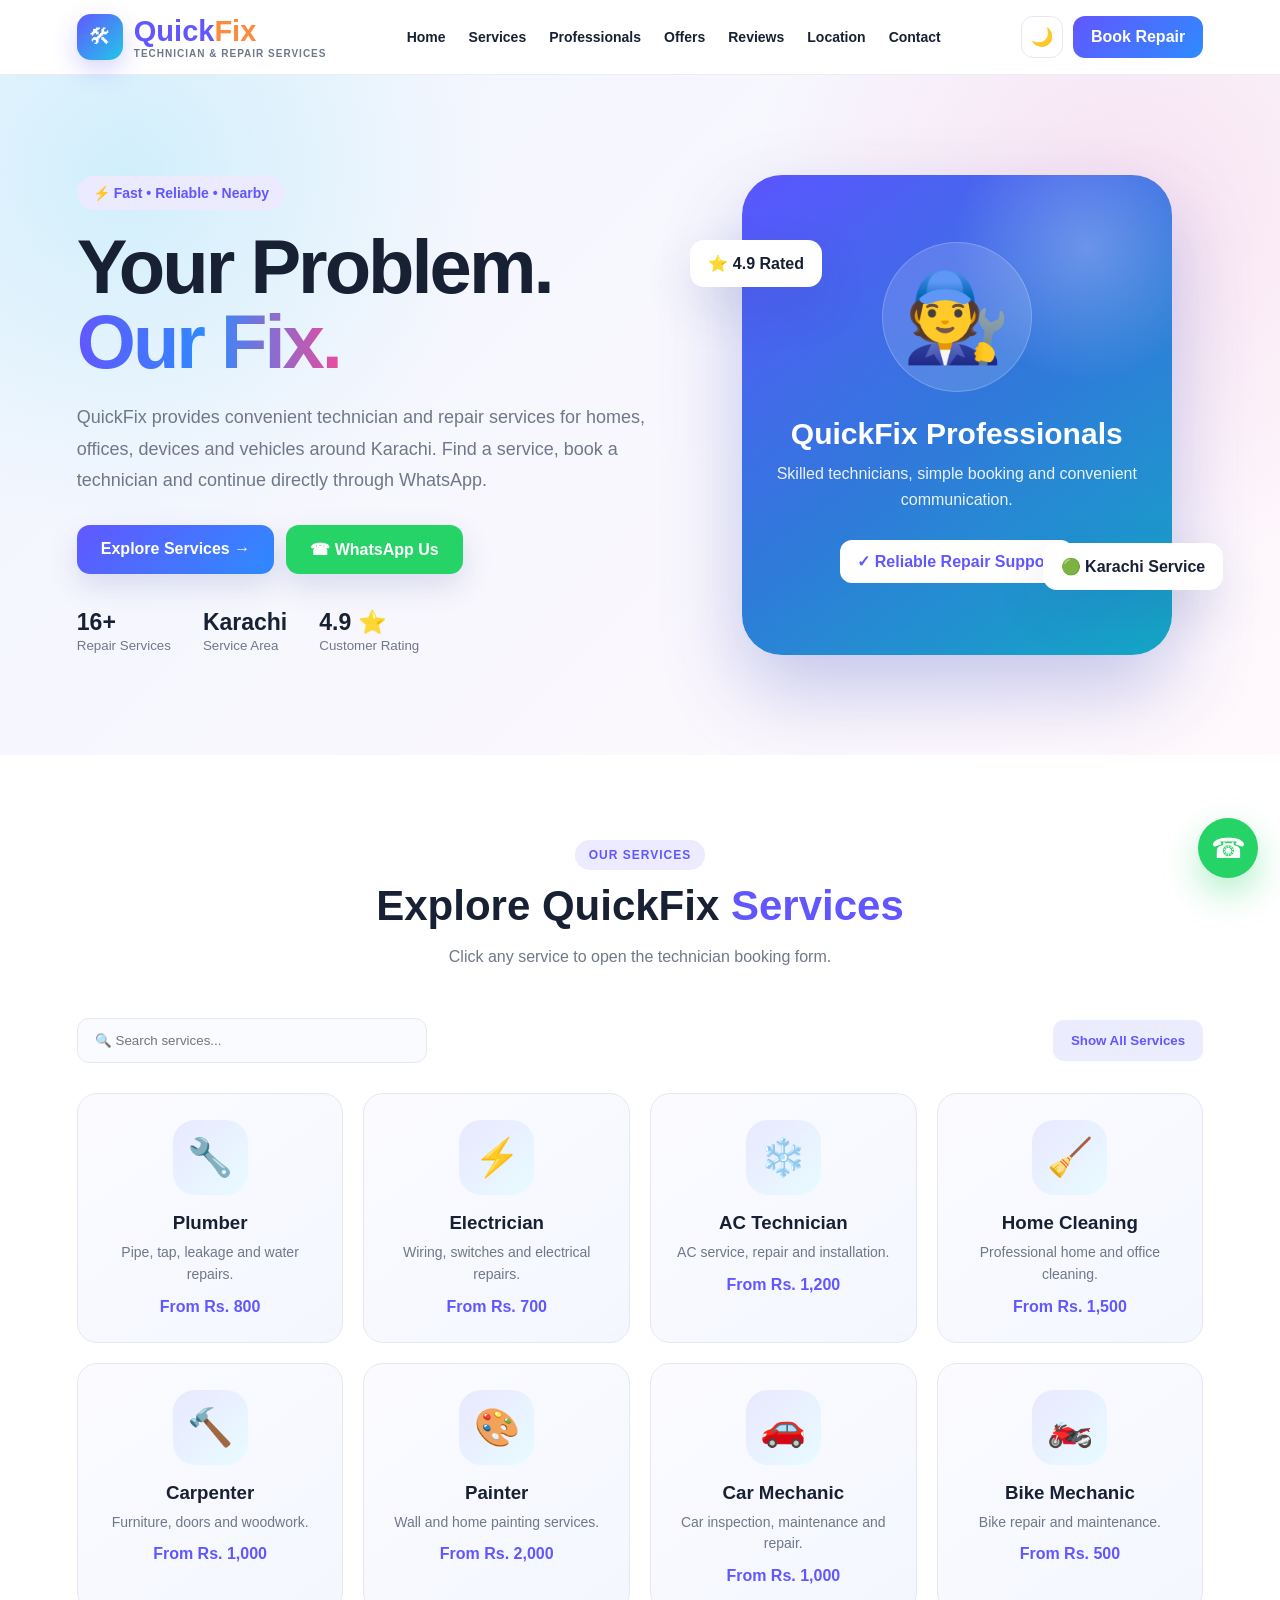
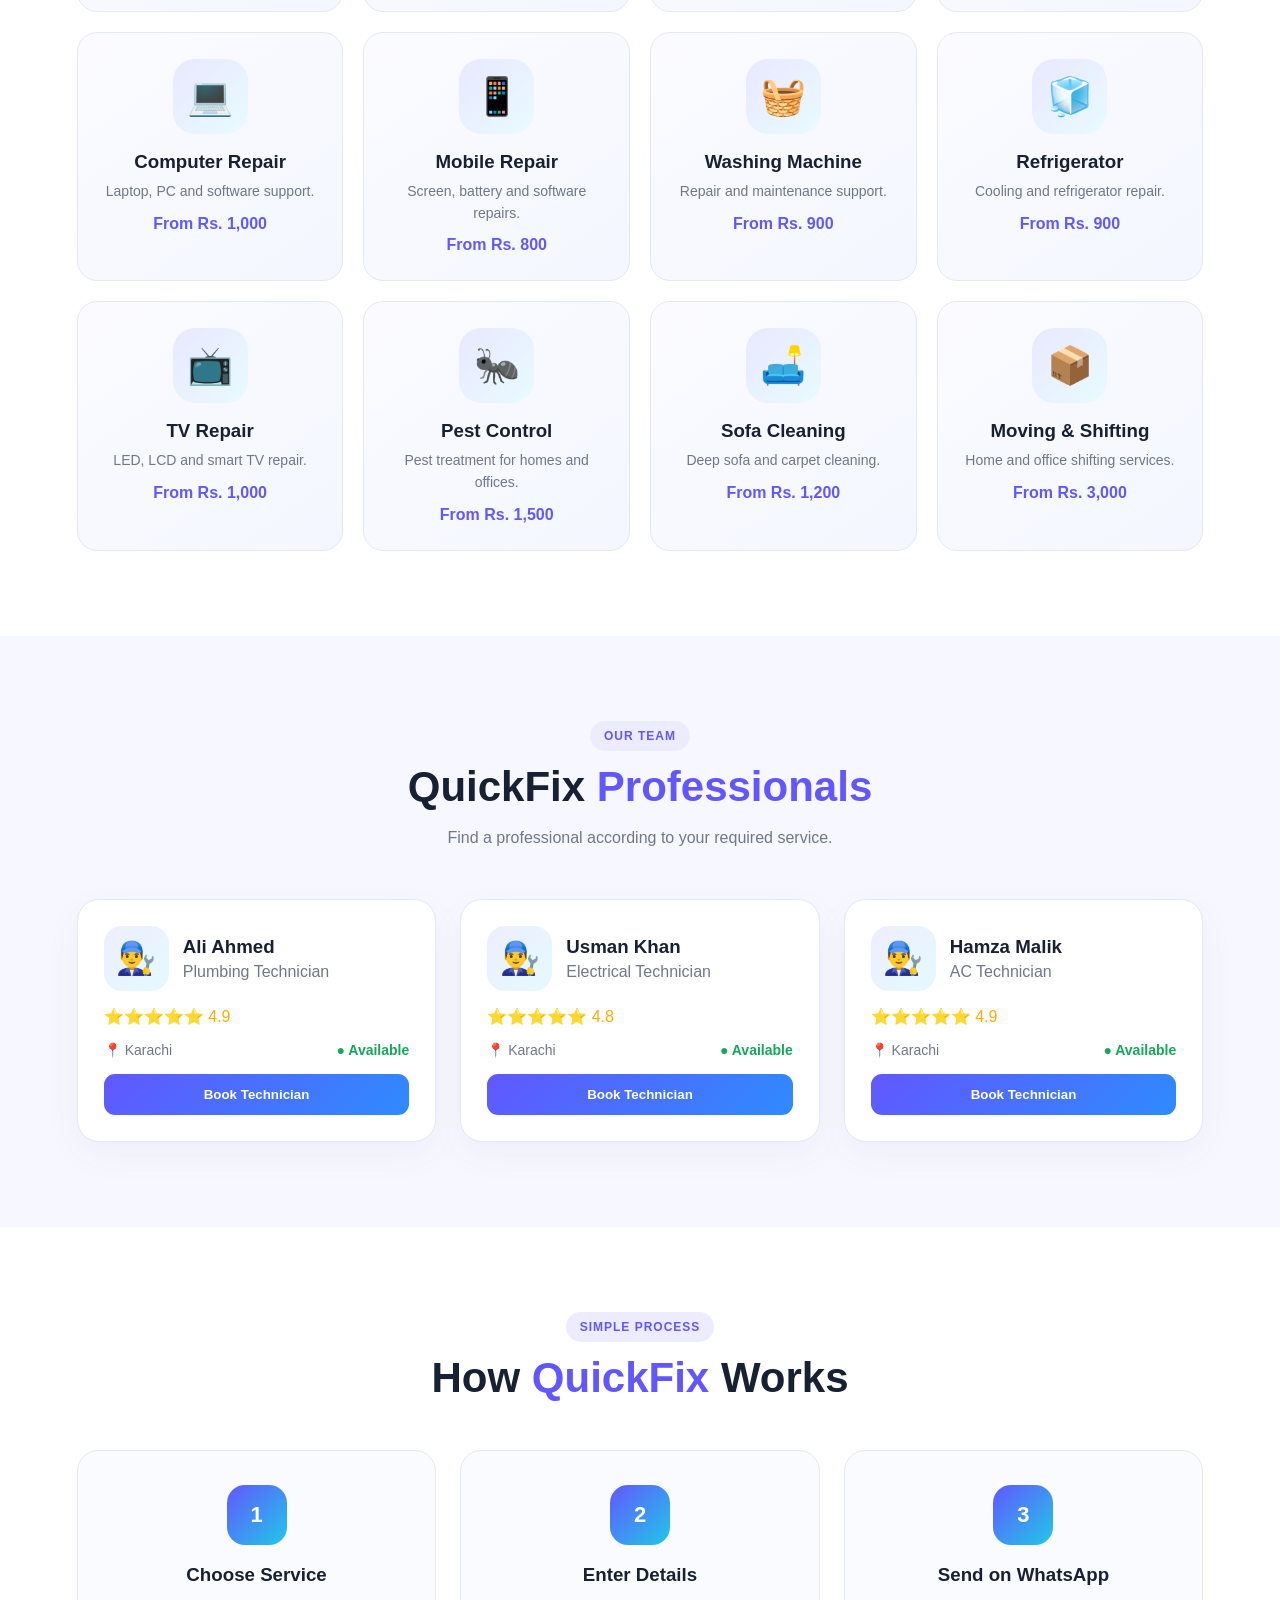
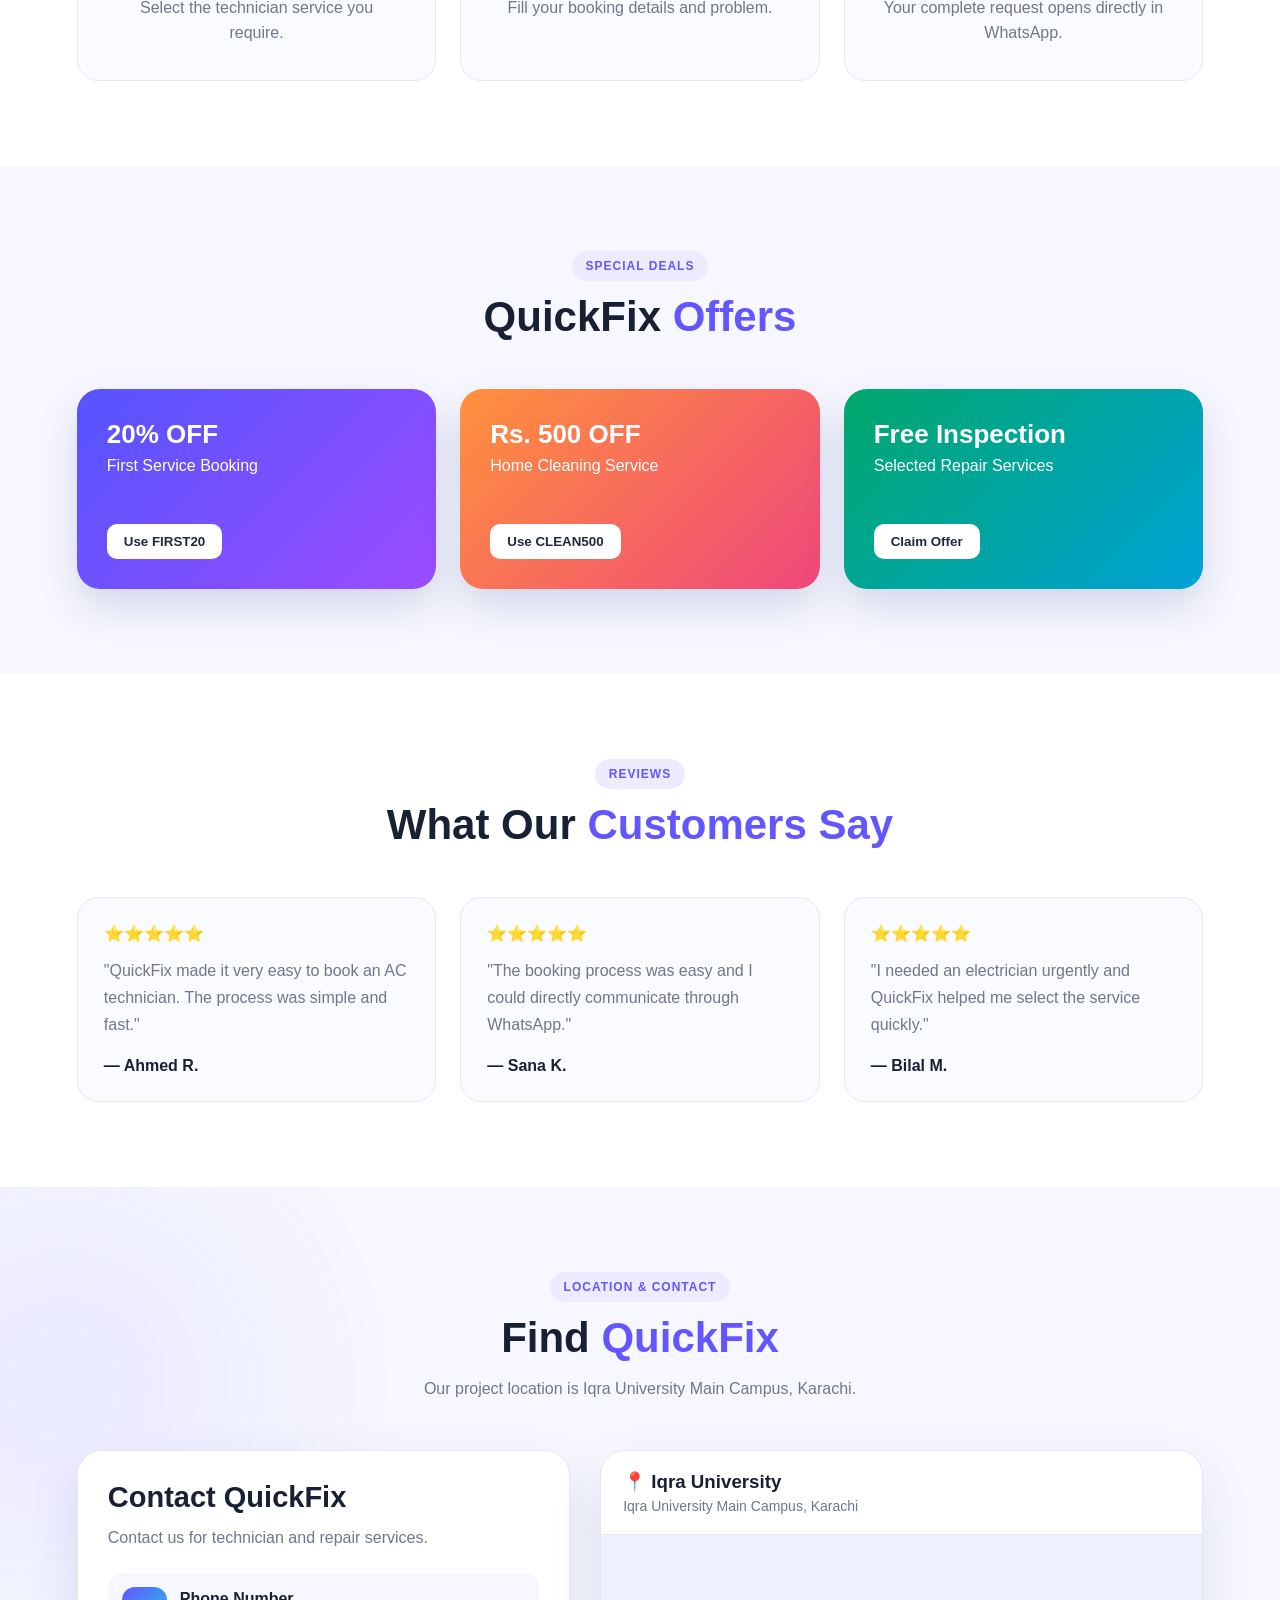
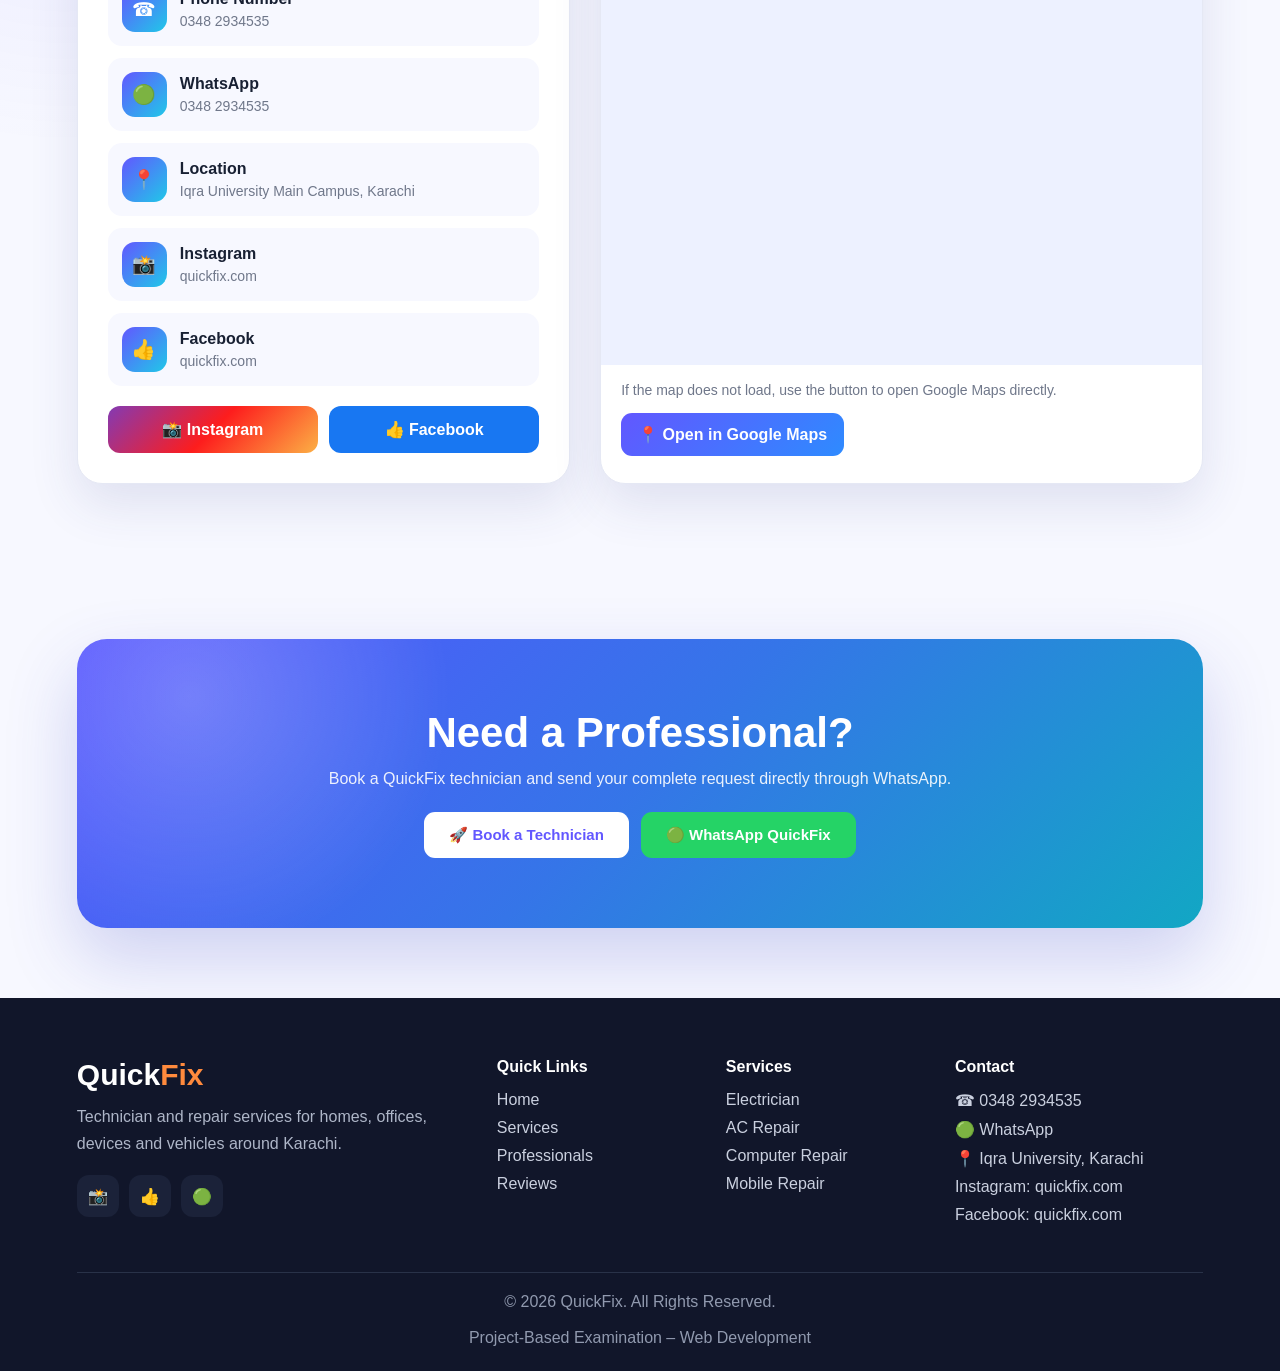
==== index.html @ 5e55b8b9 "Add files via upload" ====
<!DOCTYPE html>
<html lang="en">

<head>
<meta charset="UTF-8">

<meta name="viewport"
content="width=device-width, initial-scale=1.0">

<meta name="description"
content="QuickFix professional technician and repair services near Iqra University Karachi.">

<title>QuickFix - Your Problem. Our Fix.</title>

<style>

/* =========================
   GLOBAL
========================= */

*{
    margin:0;
    padding:0;
    box-sizing:border-box;
}

:root{
    --primary:#6257ff;
    --primary-dark:#4438e5;
    --blue:#2e8bff;
    --cyan:#20c8e8;
    --orange:#ff8a3d;
    --pink:#e94c9d;
    --green:#25d366;
    --dark:#11162a;
    --text:#182033;
    --muted:#6f778a;
    --light:#f6f7ff;
    --white:#ffffff;
    --border:#e5e8f4;
    --shadow:0 20px 50px rgba(47,55,130,.12);
}

html{
    scroll-behavior:smooth;
}

body{
    font-family:Arial, Helvetica, sans-serif;
    background:#f7f8ff;
    color:var(--text);
    overflow-x:hidden;
    transition:.3s;
}

section{
    padding:85px 6%;
}

a{
    transition:.25s;
}

button{
    font-family:inherit;
}

/* =========================
   NAVBAR
========================= */

nav{
    position:sticky;
    top:0;
    z-index:1000;
    width:100%;
    padding:14px 6%;
    display:flex;
    align-items:center;
    justify-content:space-between;
    gap:20px;

    background:rgba(255,255,255,.92);
    backdrop-filter:blur(18px);
    border-bottom:1px solid rgba(70,80,120,.10);
}

.logo-wrap{
    display:flex;
    align-items:center;
    gap:11px;
}

.logo-icon{
    width:46px;
    height:46px;
    border-radius:14px;

    display:flex;
    align-items:center;
    justify-content:center;

    background:linear-gradient(
        135deg,
        var(--primary),
        var(--cyan)
    );

    color:white;
    font-size:22px;

    box-shadow:
    0 10px 25px rgba(98,87,255,.25);
}

.logo{
    font-size:29px;
    font-weight:900;
    color:var(--primary);
}

.logo span{
    color:var(--orange);
}

.logo-wrap small{
    display:block;
    font-size:10px;
    color:var(--muted);
    letter-spacing:1px;
    font-weight:bold;
}

.nav-links{
    display:flex;
    align-items:center;
    gap:23px;
    list-style:none;
}

.nav-links a{
    text-decoration:none;
    color:var(--text);
    font-weight:bold;
    font-size:14px;
    position:relative;
}

.nav-links a::after{
    content:"";
    position:absolute;
    left:0;
    bottom:-7px;
    width:0;
    height:2px;

    background:linear-gradient(
        90deg,
        var(--primary),
        var(--orange)
    );

    transition:.25s;
}

.nav-links a:hover{
    color:var(--primary);
}

.nav-links a:hover::after{
    width:100%;
}

.nav-actions{
    display:flex;
    align-items:center;
    gap:10px;
}

.theme-btn,
.menu-btn{
    width:42px;
    height:42px;

    border:1px solid var(--border);
    background:white;

    border-radius:12px;
    cursor:pointer;

    font-size:18px;
}

.menu-btn{
    display:none;
}

.nav-btn{
    text-decoration:none;
    background:linear-gradient(
        135deg,
        var(--primary),
        var(--blue)
    );

    color:white;
    padding:12px 18px;
    border-radius:12px;
    font-weight:bold;
}

/* =========================
   HERO
========================= */

.hero{
    min-height:680px;

    display:grid;
    grid-template-columns:1.08fr .92fr;

    align-items:center;
    gap:55px;

    position:relative;
    overflow:hidden;

    background:
    radial-gradient(
        circle at 10% 15%,
        rgba(32,200,232,.16),
        transparent 28%
    ),
    radial-gradient(
        circle at 88% 20%,
        rgba(233,76,157,.12),
        transparent 30%
    ),
    linear-gradient(
        135deg,
        #f1f6ff,
        #fff8fc
    );
}

.hero-content{
    position:relative;
    z-index:2;
}

.badge{
    display:inline-block;

    padding:9px 16px;

    border-radius:30px;

    background:#ebeaff;
    color:var(--primary);

    font-size:14px;
    font-weight:bold;

    margin-bottom:20px;
}

.hero h1{
    font-size:clamp(52px,6vw,76px);
    line-height:.98;
    letter-spacing:-3px;
    margin-bottom:23px;
}

.hero h1 span{
    background:linear-gradient(
        90deg,
        var(--primary),
        var(--blue),
        var(--pink)
    );

    background-clip:text;
    -webkit-background-clip:text;

    color:transparent;
}

.hero-content > p{
    max-width:650px;

    color:var(--muted);

    font-size:18px;
    line-height:1.75;

    margin-bottom:28px;
}

.hero-buttons{
    display:flex;
    flex-wrap:wrap;
    gap:12px;
}

.primary-btn,
.whatsapp-btn{
    text-decoration:none;
    color:white;

    padding:15px 24px;
    border-radius:13px;

    font-weight:bold;

    display:inline-block;

    box-shadow:
    0 12px 30px rgba(50,60,150,.15);
}

.primary-btn{
    background:linear-gradient(
        135deg,
        var(--primary),
        var(--blue)
    );
}

.whatsapp-btn{
    background:#25d366;
}

.primary-btn:hover,
.whatsapp-btn:hover{
    transform:translateY(-3px);
}

.hero-stats{
    display:flex;
    flex-wrap:wrap;
    gap:32px;

    margin-top:35px;
}

.stat strong{
    display:block;
    font-size:23px;
}

.stat small{
    color:var(--muted);
}

/* HERO CARD */

.hero-visual{
    display:flex;
    justify-content:center;

    position:relative;
}

.hero-card{
    width:min(430px,100%);
    min-height:480px;

    padding:42px 30px;

    border-radius:40px;

    text-align:center;
    color:white;

    position:relative;
    overflow:hidden;

    background:
    radial-gradient(
        circle at 80% 15%,
        rgba(255,255,255,.25),
        transparent 25%
    ),
    linear-gradient(
        145deg,
        #5b55ff,
        #3178db,
        #13a7c5
    );

    box-shadow:
    0 35px 80px rgba(55,70,190,.28);

    transition:transform .15s;
}

.worker{
    width:150px;
    height:150px;

    margin:25px auto;

    border-radius:50%;

    display:flex;
    align-items:center;
    justify-content:center;

    background:rgba(255,255,255,.14);

    border:1px solid rgba(255,255,255,.20);

    font-size:87px;
}

.hero-card h2{
    font-size:30px;
}

.hero-card p{
    margin-top:10px;
    opacity:.9;
    line-height:1.6;
}

.verified{
    width:max-content;
    max-width:100%;

    margin:28px auto 0;

    padding:12px 17px;

    background:white;

    color:var(--primary);

    border-radius:12px;

    font-weight:bold;
}

.floating-card{
    position:absolute;

    background:white;

    padding:14px 18px;

    border-radius:14px;

    box-shadow:var(--shadow);

    font-weight:bold;
}

.float-one{
    left:-20px;
    top:65px;
}

.float-two{
    right:-20px;
    bottom:65px;
}

/* =========================
   SECTION TITLES
========================= */

.section-title{
    max-width:760px;
    margin:0 auto 48px;
    text-align:center;
}

.section-tag{
    display:inline-block;

    padding:8px 14px;

    border-radius:30px;

    background:#ecebff;

    color:var(--primary);

    font-size:12px;
    font-weight:900;
    letter-spacing:1px;

    margin-bottom:12px;
}

.section-title h2{
    font-size:42px;
    margin-bottom:13px;
}

.section-title h2 span{
    color:var(--primary);
}

.section-title p{
    color:var(--muted);
    line-height:1.7;
}

/* =========================
   SERVICES
========================= */

.services{
    background:white;
}

.service-tools{
    display:flex;
    justify-content:space-between;
    align-items:center;
    gap:15px;

    margin-bottom:30px;
}

.service-search{
    width:350px;

    padding:14px 17px;

    border:1px solid var(--border);

    border-radius:12px;

    background:#fafbff;

    outline:none;
}

.filter-btn{
    padding:13px 18px;

    border:0;

    border-radius:11px;

    background:#ececff;

    color:var(--primary);

    font-weight:bold;

    cursor:pointer;
}

.service-grid{
    display:grid;

    grid-template-columns:
    repeat(4,1fr);

    gap:20px;
}

.service-card{
    padding:26px 19px;

    text-align:center;

    background:linear-gradient(
        145deg,
        #fbfbff,
        #f4f7ff
    );

    border:1px solid var(--border);

    border-radius:20px;

    cursor:pointer;

    transition:.3s;
}

.service-card:hover{
    transform:translateY(-8px);

    background:white;

    border-color:#cbcfff;

    box-shadow:var(--shadow);
}

.service-icon{
    width:75px;
    height:75px;

    margin:0 auto 17px;

    display:flex;
    align-items:center;
    justify-content:center;

    border-radius:22px;

    background:linear-gradient(
        135deg,
        #e9e8ff,
        #e8fbff
    );

    font-size:37px;
}

.service-card p{
    margin-top:8px;

    color:var(--muted);

    font-size:14px;

    line-height:1.55;
}

.price{
    color:var(--primary);

    font-weight:bold;

    margin-top:12px;
}

/* =========================
   PROFESSIONALS
========================= */

.professionals{
    background:#f7f8ff;
}

.pro-grid{
    display:grid;

    grid-template-columns:
    repeat(3,1fr);

    gap:24px;
}

.pro-card{
    padding:26px;

    border-radius:22px;

    background:white;

    border:1px solid var(--border);

    box-shadow:
    0 12px 35px rgba(30,40,100,.05);

    transition:.3s;
}

.pro-card:hover{
    transform:translateY(-6px);

    box-shadow:var(--shadow);
}

.pro-top{
    display:flex;
    align-items:center;
    gap:14px;
}

.avatar{
    width:65px;
    height:65px;

    border-radius:18px;

    display:flex;
    align-items:center;
    justify-content:center;

    background:linear-gradient(
        135deg,
        #eeedff,
        #e4faff
    );

    font-size:32px;
}

.pro-info p{
    color:var(--muted);
    margin-top:5px;
}

.rating{
    margin-top:16px;
    color:#ffad00;
}

.pro-meta{
    display:flex;
    justify-content:space-between;

    margin:16px 0;

    color:var(--muted);

    font-size:14px;
}

.available{
    color:#16a65c;
    font-weight:bold;
}

.book-btn{
    width:100%;

    padding:13px;

    border:0;

    border-radius:11px;

    color:white;

    background:linear-gradient(
        135deg,
        var(--primary),
        var(--blue)
    );

    font-weight:bold;

    cursor:pointer;
}

/* =========================
   HOW
========================= */

.how{
    background:white;
}

.steps{
    display:grid;

    grid-template-columns:
    repeat(3,1fr);

    gap:24px;
}

.step{
    padding:34px;

    border-radius:21px;

    border:1px solid var(--border);

    background:#fafbff;

    text-align:center;
}

.step-number{
    width:60px;
    height:60px;

    margin:0 auto 19px;

    display:flex;
    align-items:center;
    justify-content:center;

    border-radius:18px;

    color:white;

    background:linear-gradient(
        135deg,
        var(--primary),
        var(--cyan)
    );

    font-size:22px;
    font-weight:bold;
}

.step p{
    color:var(--muted);

    margin-top:9px;

    line-height:1.6;
}

/* =========================
   OFFERS
========================= */

.offers{
    background:#f7f8ff;
}

.offer-grid{
    display:grid;

    grid-template-columns:
    repeat(3,1fr);

    gap:24px;
}

.offer{
    min-height:200px;

    padding:30px;

    border-radius:23px;

    color:white;

    display:flex;
    flex-direction:column;
    justify-content:space-between;

    box-shadow:
    0 18px 40px rgba(30,40,120,.16);
}

.offer:nth-child(1){
    background:linear-gradient(
        135deg,
        #5554ff,
        #9b4cff
    );
}

.offer:nth-child(2){
    background:linear-gradient(
        135deg,
        #ff913c,
        #ef477b
    );
}

.offer:nth-child(3){
    background:linear-gradient(
        135deg,
        #00a86b,
        #00a1d7
    );
}

.offer h3{
    font-size:26px;
}

.offer p{
    margin-top:7px;
}

.offer button{
    width:max-content;

    padding:10px 17px;

    border:0;

    border-radius:10px;

    background:white;

    color:#22283c;

    font-weight:bold;

    cursor:pointer;
}

/* =========================
   REVIEWS
========================= */

.reviews{
    background:white;
}

.review-grid{
    display:grid;

    grid-template-columns:
    repeat(3,1fr);

    gap:24px;
}

.review{
    padding:26px;

    border-radius:21px;

    background:#fafbff;

    border:1px solid var(--border);

    transition:.3s;
}

.review:hover{
    transform:translateY(-5px);
    box-shadow:var(--shadow);
}

.review-stars{
    color:#ffad00;
    margin-bottom:14px;
}

.review p{
    color:var(--muted);
    line-height:1.7;
    margin-bottom:18px;
}

.reviewer{
    font-weight:bold;
}

/* =========================
   CONTACT + MAP
========================= */

.contact-section{
    background:
    radial-gradient(
        circle at 5% 20%,
        rgba(98,87,255,.09),
        transparent 25%
    ),
    #f7f8ff;
}

.contact-grid{
    display:grid;

    grid-template-columns:
    .9fr 1.1fr;

    gap:30px;
}

.contact-card,
.map-card{
    background:white;

    border:1px solid var(--border);

    border-radius:25px;

    box-shadow:var(--shadow);
}

.contact-card{
    padding:30px;
}

.contact-card h3{
    font-size:29px;
    margin-bottom:10px;
}

.contact-intro{
    color:var(--muted);

    line-height:1.7;

    margin-bottom:22px;
}

.contact-item{
    display:flex;

    gap:13px;

    align-items:center;

    padding:14px;

    background:#f7f8ff;

    border-radius:14px;

    margin-bottom:12px;
}

.contact-icon{
    width:45px;
    height:45px;

    flex:0 0 45px;

    display:flex;
    align-items:center;
    justify-content:center;

    border-radius:13px;

    color:white;

    background:linear-gradient(
        135deg,
        var(--primary),
        var(--cyan)
    );

    font-size:19px;
}

.contact-item strong{
    display:block;
    margin-bottom:4px;
}

.contact-item a,
.contact-item span{
    color:var(--muted);

    font-size:14px;

    text-decoration:none;
}

.social-buttons{
    display:grid;

    grid-template-columns:
    1fr 1fr;

    gap:11px;

    margin-top:20px;
}

.instagram-btn,
.facebook-btn{
    padding:14px;

    border-radius:12px;

    color:white;

    text-align:center;

    text-decoration:none;

    font-weight:bold;
}

.instagram-btn{
    background:linear-gradient(
        135deg,
        #833ab4,
        #fd1d1d,
        #fcb045
    );
}

.facebook-btn{
    background:#1877f2;
}

/* MAP FIX */

.map-card{
    overflow:hidden;
    position:relative;
}

.map-header{
    padding:20px 22px;

    border-bottom:
    1px solid var(--border);
}

.map-header h3{
    margin-bottom:5px;
}

.map-header p{
    color:var(--muted);

    font-size:14px;
}

.map-wrapper{
    width:100%;
    height:430px;

    position:relative;

    background:#edf1ff;
}

.map-wrapper iframe{
    display:block;

    width:100%;
    height:100%;

    border:0;
}

.map-footer{
    padding:17px 20px;

    display:flex;

    justify-content:space-between;

    align-items:center;

    gap:15px;

    flex-wrap:wrap;
}

.map-footer p{
    color:var(--muted);

    font-size:14px;
}

.open-map-btn{
    text-decoration:none;

    background:linear-gradient(
        135deg,
        var(--primary),
        var(--blue)
    );

    color:white;

    padding:12px 17px;

    border-radius:11px;

    font-weight:bold;
}

/* =========================
   CTA
========================= */

.cta{
    margin:70px 6%;

    padding:70px 30px;

    text-align:center;

    color:white;

    border-radius:30px;

    background:
    radial-gradient(
        circle at 10% 20%,
        rgba(255,255,255,.22),
        transparent 25%
    ),
    linear-gradient(
        135deg,
        #5554ff,
        #3575e8,
        #12a7c4
    );

    box-shadow:
    0 30px 70px rgba(60,70,190,.22);
}

.cta h2{
    font-size:42px;
    margin-bottom:13px;
}

.cta p{
    opacity:.9;
    margin-bottom:24px;
}

.cta-buttons{
    display:flex;
    justify-content:center;
    flex-wrap:wrap;
    gap:12px;
}

.cta button,
.cta a{
    border:0;

    padding:14px 25px;

    border-radius:11px;

    font-weight:bold;

    font-size:15px;

    cursor:pointer;

    text-decoration:none;
}

.cta button{
    background:white;
    color:var(--primary);
}

.cta a{
    background:#25d366;
    color:white;
}

/* =========================
   FOOTER
========================= */

footer{
    padding:60px 6% 24px;

    background:#11162a;

    color:white;
}

.footer-grid{
    display:grid;

    grid-template-columns:
    2fr 1fr 1fr 1.3fr;

    gap:38px;
}

.footer-logo{
    font-size:30px;
    font-weight:900;
}

.footer-logo span{
    color:var(--orange);
}

footer p{
    color:#aeb6c8;

    line-height:1.7;

    margin-top:11px;
}

footer h4{
    margin-bottom:15px;
}

footer a{
    display:block;

    color:#cad0df;

    text-decoration:none;

    margin-bottom:10px;
}

footer a:hover{
    color:white;
}

.footer-socials{
    display:flex;

    gap:10px;

    margin-top:18px;
}

.footer-socials a{
    width:42px;
    height:42px;

    margin:0;

    display:flex;
    align-items:center;
    justify-content:center;

    background:#1b2239;

    border-radius:12px;
}

.copyright{
    margin-top:38px;

    padding-top:20px;

    border-top:1px solid #293248;

    text-align:center;

    color:#919aaf;
}

/* =========================
   WHATSAPP
========================= */

.floating-whatsapp{
    position:fixed;

    right:22px;
    bottom:22px;

    z-index:1800;

    width:60px;
    height:60px;

    border-radius:50%;

    display:flex;
    align-items:center;
    justify-content:center;

    text-decoration:none;

    background:#25d366;

    color:white;

    font-size:28px;

    box-shadow:
    0 15px 35px rgba(37,211,102,.35);

    animation:pulse 2s infinite;
}

@keyframes pulse{

    0%{
        box-shadow:
        0 0 0 0 rgba(37,211,102,.35);
    }

    70%{
        box-shadow:
        0 0 0 15px rgba(37,211,102,0);
    }

    100%{
        box-shadow:
        0 0 0 0 rgba(37,211,102,0);
    }

}

/* =========================
   MODAL
========================= */

.modal{
    position:fixed;

    inset:0;

    z-index:3000;

    display:none;

    align-items:center;
    justify-content:center;

    padding:20px;

    background:rgba(10,15,30,.70);

    backdrop-filter:blur(8px);
}

.modal.active{
    display:flex;
}

.modal-box{
    width:100%;
    max-width:530px;

    max-height:92vh;

    overflow:auto;

    padding:30px;

    background:white;

    border-radius:24px;

    position:relative;

    box-shadow:
    0 30px 80px rgba(0,0,0,.28);
}

.close{
    position:absolute;

    right:20px;
    top:15px;

    font-size:28px;

    cursor:pointer;
}

.modal-box h2{
    margin-bottom:22px;
}

.form-group{
    margin-bottom:14px;
}

.form-group label{
    display:block;

    margin-bottom:7px;

    font-weight:bold;
}

.form-group input,
.form-group select,
.form-group textarea{
    width:100%;

    padding:13px;

    border:1px solid var(--border);

    border-radius:10px;

    background:#fafbff;

    outline:none;
}

.form-group textarea{
    height:85px;
    resize:vertical;
}

.confirm-btn{
    width:100%;

    padding:14px;

    border:0;

    border-radius:11px;

    background:linear-gradient(
        135deg,
        var(--primary),
        var(--blue)
    );

    color:white;

    font-weight:bold;

    cursor:pointer;
}

/* =========================
   TOAST
========================= */

.toast{
    position:fixed;

    left:50%;
    bottom:26px;

    transform:translateX(-50%);

    z-index:4000;

    display:none;

    padding:14px 20px;

    border-radius:11px;

    background:#172033;

    color:white;

    box-shadow:
    0 10px 30px rgba(0,0,0,.2);
}

.toast.show{
    display:block;
}

/* =========================
   DARK MODE
========================= */

body.dark{
    --text:#f2f4ff;
    --muted:#aab3c5;
    --border:#2a354b;

    background:#0a1020;
}

body.dark nav{
    background:rgba(13,19,36,.93);
}

body.dark .hero{
    background:
    radial-gradient(
        circle at 85% 20%,
        rgba(98,87,255,.18),
        transparent 30%
    ),
    linear-gradient(
        135deg,
        #111a31,
        #0a1020
    );
}

body.dark .services,
body.dark .how,
body.dark .reviews{
    background:#0e1528;
}

body.dark .professionals,
body.dark .offers,
body.dark .contact-section{
    background:#0a1020;
}

body.dark .service-card,
body.dark .pro-card,
body.dark .step,
body.dark .review,
body.dark .contact-card,
body.dark .map-card,
body.dark .modal-box{
    background:#151e31;
    border-color:#29344a;
}

body.dark .contact-item,
body.dark .service-search,
body.dark .form-group input,
body.dark .form-group select,
body.dark .form-group textarea{
    background:#10182b;
    color:white;
}

body.dark .theme-btn,
body.dark .menu-btn{
    background:#151e31;
    color:white;
    border-color:#29344a;
}

body.dark .map-header,
body.dark .map-footer{
    background:#151e31;
}

/* =========================
   RESPONSIVE TABLET
========================= */

@media(max-width:1050px){

    .nav-links{
        position:absolute;

        top:75px;
        left:5%;
        right:5%;

        display:none;

        flex-direction:column;

        align-items:stretch;

        gap:2px;

        padding:15px;

        background:white;

        border:1px solid var(--border);

        border-radius:18px;

        box-shadow:var(--shadow);
    }

    .nav-links.open{
        display:flex;
    }

    .nav-links li a{
        display:block;
        padding:12px;
    }

    body.dark .nav-links{
        background:#151e31;
    }

    .menu-btn{
        display:block;
    }

    .hero{
        grid-template-columns:1fr;

        text-align:center;
    }

    .hero-content > p{
        margin-left:auto;
        margin-right:auto;
    }

    .hero-buttons,
    .hero-stats{
        justify-content:center;
    }

    .service-grid{
        grid-template-columns:
        repeat(2,1fr);
    }

    .contact-grid{
        grid-template-columns:1fr;
    }

    .footer-grid{
        grid-template-columns:
        1fr 1fr;
    }
}

/* =========================
   MOBILE
========================= */

@media(max-width:650px){

    nav{
        padding:13px 5%;
    }

    .logo{
        font-size:23px;
    }

    .logo-wrap small{
        display:none;
    }

    .nav-btn{
        display:none;
    }

    section{
        padding:62px 5%;
    }

    .hero{
        padding:60px 5%;
        min-height:auto;
    }

    .hero h1{
        font-size:45px;
        letter-spacing:-2px;
    }

    .hero-content > p{
        font-size:16px;
    }

    .hero-buttons{
        flex-direction:column;
    }

    .primary-btn,
    .whatsapp-btn{
        width:100%;
        text-align:center;
    }

    .float-one,
    .float-two{
        display:none;
    }

    .hero-card{
        min-height:390px;
    }

    .section-title h2{
        font-size:32px;
    }

    .service-tools{
        flex-direction:column;
        align-items:stretch;
    }

    .service-search{
        width:100%;
    }

    .service-grid,
    .pro-grid,
    .steps,
    .offer-grid,
    .review-grid{
        grid-template-columns:1fr;
    }

    .social-buttons{
        grid-template-columns:1fr;
    }

    .footer-grid{
        grid-template-columns:1fr;
    }

    .cta{
        margin:40px 5%;

        padding:52px 20px;
    }

    .cta h2{
        font-size:31px;
    }

    .map-wrapper{
        height:350px;
    }

}

/* =========================
   LARGE / LED
========================= */

@media(min-width:1600px){

    nav,
    section{
        padding-left:10%;
        padding-right:10%;
    }

    .hero{
        min-height:760px;
    }

    body{
        font-size:18px;
    }

}

</style>

</head>


<body>

<!-- NAVBAR -->

<nav>

    <div class="logo-wrap">

        <div class="logo-icon">
            🛠
        </div>

        <div>

            <div class="logo">
                Quick<span>Fix</span>
            </div>

            <small>
                TECHNICIAN & REPAIR SERVICES
            </small>

        </div>

    </div>


    <ul class="nav-links" id="navLinks">

        <li>
            <a href="#home">Home</a>
        </li>

        <li>
            <a href="#services">Services</a>
        </li>

        <li>
            <a href="#professionals">
                Professionals
            </a>
        </li>

        <li>
            <a href="#offers">Offers</a>
        </li>

        <li>
            <a href="#reviews">Reviews</a>
        </li>

        <li>
            <a href="#location">Location</a>
        </li>

        <li>
            <a href="#contact">Contact</a>
        </li>

    </ul>


    <div class="nav-actions">

        <button
            class="theme-btn"
            onclick="toggleTheme()"
        >
            🌙
        </button>


        <a
            href="#services"
            class="nav-btn"
        >
            Book Repair
        </a>


        <button
            class="menu-btn"
            onclick="toggleMenu()"
        >
            ☰
        </button>

    </div>

</nav>


<!-- HERO -->

<section class="hero" id="home">

    <div class="hero-content">

        <span class="badge">
            ⚡ Fast • Reliable • Nearby
        </span>


        <h1>

            Your Problem.

            <span>
                Our Fix.
            </span>

        </h1>


        <p>

            QuickFix provides convenient
            technician and repair services
            for homes, offices, devices and
            vehicles around Karachi.

            Find a service, book a technician
            and continue directly through
            WhatsApp.

        </p>


        <div class="hero-buttons">

            <a
                href="#services"
                class="primary-btn"
            >
                Explore Services →
            </a>


            <a
                href="https://wa.me/923482934535?text=Hello%20QuickFix!%20I%20need%20a%20repair%20service."
                target="_blank"
                class="whatsapp-btn"
            >
                ☎ WhatsApp Us
            </a>

        </div>


        <div class="hero-stats">

            <div class="stat">

                <strong>
                    16+
                </strong>

                <small>
                    Repair Services
                </small>

            </div>


            <div class="stat">

                <strong>
                    Karachi
                </strong>

                <small>
                    Service Area
                </small>

            </div>


            <div class="stat">

                <strong>
                    4.9 ⭐
                </strong>

                <small>
                    Customer Rating
                </small>

            </div>

        </div>

    </div>


    <div class="hero-visual">

        <div
            class="hero-card"
            id="heroCard"
        >

            <div class="worker">
                🧑‍🔧
            </div>

            <h2>
                QuickFix Professionals
            </h2>

            <p>

                Skilled technicians,
                simple booking and
                convenient communication.

            </p>

            <div class="verified">
                ✓ Reliable Repair Support
            </div>

        </div>


        <div class="floating-card float-one">
            ⭐ 4.9 Rated
        </div>

        <div class="floating-card float-two">
            🟢 Karachi Service
        </div>

    </div>

</section>


<!-- SERVICES -->

<section class="services" id="services">

    <div class="section-title">

        <span class="section-tag">
            OUR SERVICES
        </span>

        <h2>

            Explore QuickFix

            <span>
                Services
            </span>

        </h2>

        <p>

            Click any service to open
            the technician booking form.

        </p>

    </div>


    <div class="service-tools">

        <input
            class="service-search"
            id="serviceFilter"
            onkeyup="filterServices()"
            placeholder="🔍 Search services..."
        >

        <button
            class="filter-btn"
            onclick="showAllServices()"
        >
            Show All Services
        </button>

    </div>


    <div class="service-grid">

        <div
            class="service-card"
            data-name="plumber plumbing"
            onclick="openBooking('Plumber')"
        >
            <div class="service-icon">🔧</div>
            <h3>Plumber</h3>
            <p>Pipe, tap, leakage and water repairs.</p>
            <div class="price">From Rs. 800</div>
        </div>


        <div
            class="service-card"
            data-name="electrician electrical"
            onclick="openBooking('Electrician')"
        >
            <div class="service-icon">⚡</div>
            <h3>Electrician</h3>
            <p>Wiring, switches and electrical repairs.</p>
            <div class="price">From Rs. 700</div>
        </div>


        <div
            class="service-card"
            data-name="ac technician"
            onclick="openBooking('AC Technician')"
        >
            <div class="service-icon">❄️</div>
            <h3>AC Technician</h3>
            <p>AC service, repair and installation.</p>
            <div class="price">From Rs. 1,200</div>
        </div>


        <div
            class="service-card"
            data-name="home cleaning"
            onclick="openBooking('Home Cleaning')"
        >
            <div class="service-icon">🧹</div>
            <h3>Home Cleaning</h3>
            <p>Professional home and office cleaning.</p>
            <div class="price">From Rs. 1,500</div>
        </div>


        <div
            class="service-card"
            data-name="carpenter wood"
            onclick="openBooking('Carpenter')"
        >
            <div class="service-icon">🔨</div>
            <h3>Carpenter</h3>
            <p>Furniture, doors and woodwork.</p>
            <div class="price">From Rs. 1,000</div>
        </div>


        <div
            class="service-card"
            data-name="painter painting"
            onclick="openBooking('Painter')"
        >
            <div class="service-icon">🎨</div>
            <h3>Painter</h3>
            <p>Wall and home painting services.</p>
            <div class="price">From Rs. 2,000</div>
        </div>


        <div
            class="service-card"
            data-name="car mechanic"
            onclick="openBooking('Car Mechanic')"
        >
            <div class="service-icon">🚗</div>
            <h3>Car Mechanic</h3>
            <p>Car inspection, maintenance and repair.</p>
            <div class="price">From Rs. 1,000</div>
        </div>


        <div
            class="service-card"
            data-name="bike mechanic"
            onclick="openBooking('Bike Mechanic')"
        >
            <div class="service-icon">🏍️</div>
            <h3>Bike Mechanic</h3>
            <p>Bike repair and maintenance.</p>
            <div class="price">From Rs. 500</div>
        </div>


        <div
            class="service-card"
            data-name="computer laptop pc"
            onclick="openBooking('Computer Repair')"
        >
            <div class="service-icon">💻</div>
            <h3>Computer Repair</h3>
            <p>Laptop, PC and software support.</p>
            <div class="price">From Rs. 1,000</div>
        </div>


        <div
            class="service-card"
            data-name="mobile phone repair"
            onclick="openBooking('Mobile Repair')"
        >
            <div class="service-icon">📱</div>
            <h3>Mobile Repair</h3>
            <p>Screen, battery and software repairs.</p>
            <div class="price">From Rs. 800</div>
        </div>


        <div
            class="service-card"
            data-name="washing machine"
            onclick="openBooking('Washing Machine Repair')"
        >
            <div class="service-icon">🧺</div>
            <h3>Washing Machine</h3>
            <p>Repair and maintenance support.</p>
            <div class="price">From Rs. 900</div>
        </div>


        <div
            class="service-card"
            data-name="refrigerator fridge"
            onclick="openBooking('Refrigerator Repair')"
        >
            <div class="service-icon">🧊</div>
            <h3>Refrigerator</h3>
            <p>Cooling and refrigerator repair.</p>
            <div class="price">From Rs. 900</div>
        </div>


        <div
            class="service-card"
            data-name="tv led lcd"
            onclick="openBooking('TV Repair')"
        >
            <div class="service-icon">📺</div>
            <h3>TV Repair</h3>
            <p>LED, LCD and smart TV repair.</p>
            <div class="price">From Rs. 1,000</div>
        </div>


        <div
            class="service-card"
            data-name="pest control"
            onclick="openBooking('Pest Control')"
        >
            <div class="service-icon">🐜</div>
            <h3>Pest Control</h3>
            <p>Pest treatment for homes and offices.</p>
            <div class="price">From Rs. 1,500</div>
        </div>


        <div
            class="service-card"
            data-name="sofa carpet cleaning"
            onclick="openBooking('Sofa Cleaning')"
        >
            <div class="service-icon">🛋️</div>
            <h3>Sofa Cleaning</h3>
            <p>Deep sofa and carpet cleaning.</p>
            <div class="price">From Rs. 1,200</div>
        </div>


        <div
            class="service-card"
            data-name="moving shifting"
            onclick="openBooking('Moving & Shifting')"
        >
            <div class="service-icon">📦</div>
            <h3>Moving & Shifting</h3>
            <p>Home and office shifting services.</p>
            <div class="price">From Rs. 3,000</div>
        </div>

    </div>

</section>


<!-- PROFESSIONALS -->

<section
    class="professionals"
    id="professionals"
>

    <div class="section-title">

        <span class="section-tag">
            OUR TEAM
        </span>

        <h2>

            QuickFix

            <span>
                Professionals
            </span>

        </h2>

        <p>
            Find a professional according
            to your required service.
        </p>

    </div>


    <div class="pro-grid">

        <div class="pro-card">

            <div class="pro-top">

                <div class="avatar">
                    👨‍🔧
                </div>

                <div class="pro-info">
                    <h3>Ali Ahmed</h3>
                    <p>Plumbing Technician</p>
                </div>

            </div>

            <div class="rating">
                ⭐⭐⭐⭐⭐ 4.9
            </div>

            <div class="pro-meta">
                <span>📍 Karachi</span>
                <span class="available">● Available</span>
            </div>

            <button
                class="book-btn"
                onclick="openBooking('Plumber')"
            >
                Book Technician
            </button>

        </div>


        <div class="pro-card">

            <div class="pro-top">

                <div class="avatar">
                    👨‍🔧
                </div>

                <div class="pro-info">
                    <h3>Usman Khan</h3>
                    <p>Electrical Technician</p>
                </div>

            </div>

            <div class="rating">
                ⭐⭐⭐⭐⭐ 4.8
            </div>

            <div class="pro-meta">
                <span>📍 Karachi</span>
                <span class="available">● Available</span>
            </div>

            <button
                class="book-btn"
                onclick="openBooking('Electrician')"
            >
                Book Technician
            </button>

        </div>


        <div class="pro-card">

            <div class="pro-top">

                <div class="avatar">
                    👨‍🔧
                </div>

                <div class="pro-info">
                    <h3>Hamza Malik</h3>
                    <p>AC Technician</p>
                </div>

            </div>

            <div class="rating">
                ⭐⭐⭐⭐⭐ 4.9
            </div>

            <div class="pro-meta">
                <span>📍 Karachi</span>
                <span class="available">● Available</span>
            </div>

            <button
                class="book-btn"
                onclick="openBooking('AC Technician')"
            >
                Book Technician
            </button>

        </div>

    </div>

</section>


<!-- HOW -->

<section class="how">

    <div class="section-title">

        <span class="section-tag">
            SIMPLE PROCESS
        </span>

        <h2>

            How

            <span>
                QuickFix
            </span>

            Works

        </h2>

    </div>


    <div class="steps">

        <div class="step">

            <div class="step-number">
                1
            </div>

            <h3>
                Choose Service
            </h3>

            <p>
                Select the technician
                service you require.
            </p>

        </div>


        <div class="step">

            <div class="step-number">
                2
            </div>

            <h3>
                Enter Details
            </h3>

            <p>
                Fill your booking
                details and problem.
            </p>

        </div>


        <div class="step">

            <div class="step-number">
                3
            </div>

            <h3>
                Send on WhatsApp
            </h3>

            <p>
                Your complete request
                opens directly in WhatsApp.
            </p>

        </div>

    </div>

</section>


<!-- OFFERS -->

<section class="offers" id="offers">

    <div class="section-title">

        <span class="section-tag">
            SPECIAL DEALS
        </span>

        <h2>

            QuickFix

            <span>
                Offers
            </span>

        </h2>

    </div>


    <div class="offer-grid">

        <div class="offer">

            <div>
                <h3>20% OFF</h3>
                <p>First Service Booking</p>
            </div>

            <button
                onclick="applyCoupon('FIRST20')"
            >
                Use FIRST20
            </button>

        </div>


        <div class="offer">

            <div>
                <h3>Rs. 500 OFF</h3>
                <p>Home Cleaning Service</p>
            </div>

            <button
                onclick="applyCoupon('CLEAN500')"
            >
                Use CLEAN500
            </button>

        </div>


        <div class="offer">

            <div>
                <h3>Free Inspection</h3>
                <p>Selected Repair Services</p>
            </div>

            <button
                onclick="applyCoupon('FREECHECK')"
            >
                Claim Offer
            </button>

        </div>

    </div>

</section>


<!-- REVIEWS -->

<section class="reviews" id="reviews">

    <div class="section-title">

        <span class="section-tag">
            REVIEWS
        </span>

        <h2>

            What Our

            <span>
                Customers Say
            </span>

        </h2>

    </div>


    <div class="review-grid">

        <div class="review">

            <div class="review-stars">
                ⭐⭐⭐⭐⭐
            </div>

            <p>

                "QuickFix made it very
                easy to book an AC
                technician. The process
                was simple and fast."

            </p>

            <div class="reviewer">
                — Ahmed R.
            </div>

        </div>


        <div class="review">

            <div class="review-stars">
                ⭐⭐⭐⭐⭐
            </div>

            <p>

                "The booking process
                was easy and I could
                directly communicate
                through WhatsApp."

            </p>

            <div class="reviewer">
                — Sana K.
            </div>

        </div>


        <div class="review">

            <div class="review-stars">
                ⭐⭐⭐⭐⭐
            </div>

            <p>

                "I needed an electrician
                urgently and QuickFix
                helped me select the
                service quickly."

            </p>

            <div class="reviewer">
                — Bilal M.
            </div>

        </div>

    </div>

</section>


<!-- LOCATION -->

<section
    class="contact-section"
    id="location"
>

    <div class="section-title">

        <span class="section-tag">
            LOCATION & CONTACT
        </span>

        <h2>

            Find

            <span>
                QuickFix
            </span>

        </h2>

        <p>

            Our project location is
            Iqra University Main Campus,
            Karachi.

        </p>

    </div>


    <div class="contact-grid">


        <!-- CONTACT CARD -->

        <div
            class="contact-card"
            id="contact"
        >

            <h3>
                Contact QuickFix
            </h3>

            <p class="contact-intro">

                Contact us for technician
                and repair services.

            </p>


            <div class="contact-item">

                <div class="contact-icon">
                    ☎
                </div>

                <div>

                    <strong>
                        Phone Number
                    </strong>

                    <a href="tel:+923482934535">
                        0348 2934535
                    </a>

                </div>

            </div>


            <div class="contact-item">

                <div class="contact-icon">
                    🟢
                </div>

                <div>

                    <strong>
                        WhatsApp
                    </strong>

                    <a
                        href="https://wa.me/923482934535?text=Hello%20QuickFix!"
                        target="_blank"
                    >
                        0348 2934535
                    </a>

                </div>

            </div>


            <div class="contact-item">

                <div class="contact-icon">
                    📍
                </div>

                <div>

                    <strong>
                        Location
                    </strong>

                    <span>

                        Iqra University
                        Main Campus,
                        Karachi

                    </span>

                </div>

            </div>


            <div class="contact-item">

                <div class="contact-icon">
                    📸
                </div>

                <div>

                    <strong>
                        Instagram
                    </strong>

                    <a
                        href="https://www.instagram.com/quickfix.com/"
                        target="_blank"
                    >
                        quickfix.com
                    </a>

                </div>

            </div>


            <div class="contact-item">

                <div class="contact-icon">
                    👍
                </div>

                <div>

                    <strong>
                        Facebook
                    </strong>

                    <a
                        href="https://www.facebook.com/quickfix.com"
                        target="_blank"
                    >
                        quickfix.com
                    </a>

                </div>

            </div>


            <div class="social-buttons">

                <a
                    href="https://www.instagram.com/quickfix.com/"
                    target="_blank"
                    class="instagram-btn"
                >
                    📸 Instagram
                </a>


                <a
                    href="https://www.facebook.com/quickfix.com"
                    target="_blank"
                    class="facebook-btn"
                >
                    👍 Facebook
                </a>

            </div>

        </div>


        <!-- FIXED GOOGLE MAP -->

        <div class="map-card">

            <div class="map-header">

                <h3>
                    📍 Iqra University
                </h3>

                <p>

                    Iqra University Main Campus,
                    Karachi

                </p>

            </div>


            <div class="map-wrapper">

                <iframe
                    src="https://maps.google.com/maps?q=Iqra%20University%20Main%20Campus%20Karachi&t=&z=16&ie=UTF8&iwloc=&output=embed"
                    title="Iqra University Main Campus Karachi"
                    loading="lazy"
                    allowfullscreen
                    referrerpolicy="no-referrer-when-downgrade">
                </iframe>

            </div>


            <div class="map-footer">

                <p>

                    If the map does not load,
                    use the button to open
                    Google Maps directly.

                </p>


                <a
                    class="open-map-btn"
                    href="https://www.google.com/maps/search/?api=1&query=Iqra+University+Main+Campus+Karachi"
                    target="_blank"
                >

                    📍 Open in Google Maps

                </a>

            </div>

        </div>

    </div>

</section>


<!-- CTA -->

<section class="cta">

    <h2>
        Need a Professional?
    </h2>

    <p>

        Book a QuickFix technician
        and send your complete request
        directly through WhatsApp.

    </p>


    <div class="cta-buttons">

        <button
            onclick="openBooking('General Service')"
        >
            🚀 Book a Technician
        </button>


        <a
            href="https://wa.me/923482934535?text=Hello%20QuickFix!%20I%20need%20a%20technician."
            target="_blank"
        >
            🟢 WhatsApp QuickFix
        </a>

    </div>

</section>


<!-- FOOTER -->

<footer>

    <div class="footer-grid">

        <div>

            <div class="footer-logo">
                Quick<span>Fix</span>
            </div>

            <p>

                Technician and repair
                services for homes,
                offices, devices and
                vehicles around Karachi.

            </p>


            <div class="footer-socials">

                <a
                    href="https://www.instagram.com/quickfix.com/"
                    target="_blank"
                >
                    📸
                </a>

                <a
                    href="https://www.facebook.com/quickfix.com"
                    target="_blank"
                >
                    👍
                </a>

                <a
                    href="https://wa.me/923482934535"
                    target="_blank"
                >
                    🟢
                </a>

            </div>

        </div>


        <div>

            <h4>
                Quick Links
            </h4>

            <a href="#home">Home</a>
            <a href="#services">Services</a>
            <a href="#professionals">Professionals</a>
            <a href="#reviews">Reviews</a>

        </div>


        <div>

            <h4>
                Services
            </h4>

            <a href="#services">Electrician</a>
            <a href="#services">AC Repair</a>
            <a href="#services">Computer Repair</a>
            <a href="#services">Mobile Repair</a>

        </div>


        <div>

            <h4>
                Contact
            </h4>

            <a href="tel:+923482934535">
                ☎ 0348 2934535
            </a>

            <a
                href="https://wa.me/923482934535"
                target="_blank"
            >
                🟢 WhatsApp
            </a>

            <a href="#location">
                📍 Iqra University, Karachi
            </a>

            <a
                href="https://www.instagram.com/quickfix.com/"
                target="_blank"
            >
                Instagram: quickfix.com
            </a>

            <a
                href="https://www.facebook.com/quickfix.com"
                target="_blank"
            >
                Facebook: quickfix.com
            </a>

        </div>

    </div>


    <div class="copyright">

        © 2026 QuickFix.
        All Rights Reserved.

        <br><br>

        Project-Based Examination –
        Web Development

    </div>

</footer>


<!-- FLOATING WHATSAPP -->

<a
    class="floating-whatsapp"
    href="https://wa.me/923482934535?text=Hello%20QuickFix!%20I%20need%20repair%20assistance."
    target="_blank"
    title="WhatsApp QuickFix"
>
    ☎
</a>


<!-- BOOKING MODAL -->

<div
    class="modal"
    id="bookingModal"
>

    <div class="modal-box">

        <span
            class="close"
            onclick="closeBooking()"
        >
            ×
        </span>


        <h2>
            Book QuickFix Service 🛠
        </h2>


        <form onsubmit="confirmBooking(event)">

            <div class="form-group">

                <label>
                    Selected Service
                </label>

                <select
                    id="selectedService"
                    required
                >

                    <option>
                        General Service
                    </option>

                    <option>
                        Plumber
                    </option>

                    <option>
                        Electrician
                    </option>

                    <option>
                        AC Technician
                    </option>

                    <option>
                        Home Cleaning
                    </option>

                    <option>
                        Carpenter
                    </option>

                    <option>
                        Painter
                    </option>

                    <option>
                        Car Mechanic
                    </option>

                    <option>
                        Bike Mechanic
                    </option>

                    <option>
                        Computer Repair
                    </option>

                    <option>
                        Mobile Repair
                    </option>

                    <option>
                        Washing Machine Repair
                    </option>

                    <option>
                        Refrigerator Repair
                    </option>

                    <option>
                        TV Repair
                    </option>

                    <option>
                        Pest Control
                    </option>

                    <option>
                        Sofa Cleaning
                    </option>

                    <option>
                        Moving & Shifting
                    </option>

                </select>

            </div>


            <div class="form-group">

                <label>
                    Your Name
                </label>

                <input
                    type="text"
                    id="customerName"
                    placeholder="Enter your name"
                    required
                >

            </div>


            <div class="form-group">

                <label>
                    Phone Number
                </label>

                <input
                    type="tel"
                    id="phone"
                    placeholder="03XX XXXXXXX"
                    required
                >

            </div>


            <div class="form-group">

                <label>
                    Preferred Date
                </label>

                <input
                    type="date"
                    id="date"
                    required
                >

            </div>


            <div class="form-group">

                <label>
                    Preferred Time
                </label>

                <select
                    id="time"
                    required
                >

                    <option value="">
                        Select Time
                    </option>

                    <option>09:00 AM</option>
                    <option>11:00 AM</option>
                    <option>01:00 PM</option>
                    <option>03:00 PM</option>
                    <option>05:00 PM</option>
                    <option>07:00 PM</option>

                </select>

            </div>


            <div class="form-group">

                <label>
                    Address
                </label>

                <textarea
                    id="address"
                    placeholder="Enter your complete address"
                    required
                ></textarea>

            </div>


            <div class="form-group">

                <label>
                    Problem Details
                </label>

                <textarea
                    id="problem"
                    placeholder="Describe your repair problem"
                    required
                ></textarea>

            </div>


            <button
                class="confirm-btn"
                type="submit"
            >
                Confirm & Send on WhatsApp
            </button>

        </form>

    </div>

</div>


<!-- TOAST -->

<div
    class="toast"
    id="toast"
>
</div>


<script>

/* =========================
   DOM EVENT
========================= */

document.addEventListener(
"DOMContentLoaded",
function(){

    const today =
    new Date()
    .toISOString()
    .split("T")[0];

    document
    .getElementById("date")
    .setAttribute(
        "min",
        today
    );


    if(
        localStorage.getItem(
            "quickfixDarkMode"
        ) === "true"
    ){

        document.body
        .classList
        .add("dark");

        document
        .querySelector(".theme-btn")
        .innerText = "☀️";

    }

});


/* =========================
   MOBILE MENU
========================= */

function toggleMenu(){

    document
    .getElementById("navLinks")
    .classList
    .toggle("open");

}


document
.querySelectorAll(".nav-links a")
.forEach(function(link){

    link.addEventListener(
    "click",
    function(){

        document
        .getElementById("navLinks")
        .classList
        .remove("open");

    });

});


/* =========================
   SERVICE FILTER
========================= */

function filterServices(){

    const input =
    document
    .getElementById("serviceFilter")
    .value
    .toLowerCase();


    const cards =
    document
    .querySelectorAll(".service-card");


    cards.forEach(function(card){

        const name =
        card.dataset.name
        .toLowerCase();

        if(name.includes(input)){

            card.style.display = "";

        }else{

            card.style.display = "none";

        }

    });

}


function showAllServices(){

    document
    .getElementById("serviceFilter")
    .value = "";


    document
    .querySelectorAll(".service-card")
    .forEach(function(card){

        card.style.display = "";

    });


    showToast(
        "All QuickFix services are showing ✓"
    );

}


/* =========================
   BOOKING
========================= */

function openBooking(service){

    document
    .getElementById("bookingModal")
    .classList
    .add("active");


    document
    .getElementById("selectedService")
    .value = service;

}


function closeBooking(){

    document
    .getElementById("bookingModal")
    .classList
    .remove("active");

}


/* =========================
   WHATSAPP BOOKING
========================= */

function confirmBooking(event){

    event.preventDefault();


    const service =
    document
    .getElementById("selectedService")
    .value;


    const name =
    document
    .getElementById("customerName")
    .value
    .trim();


    const phone =
    document
    .getElementById("phone")
    .value
    .trim();


    const date =
    document
    .getElementById("date")
    .value;


    const time =
    document
    .getElementById("time")
    .value;


    const address =
    document
    .getElementById("address")
    .value
    .trim();


    const problem =
    document
    .getElementById("problem")
    .value
    .trim();


    if(phone.length < 10){

        showToast(
            "Please enter a valid phone number."
        );

        return;

    }


    const booking = {

        name:name,
        phone:phone,
        service:service,
        date:date,
        time:time,
        address:address,
        problem:problem

    };


    localStorage.setItem(

        "quickfixBooking",

        JSON.stringify(booking)

    );


    const message =

`Hello QuickFix!

I want to book a service.

Name: ${name}

Customer Phone: ${phone}

Service: ${service}

Preferred Date: ${date}

Preferred Time: ${time}

Address: ${address}

Problem:
${problem}

Please confirm my booking.`;


    const whatsappURL =

    "https://wa.me/923482934535?text="

    +

    encodeURIComponent(message);


    showToast(
        "Opening QuickFix WhatsApp..."
    );


    setTimeout(function(){

        window.open(
            whatsappURL,
            "_blank"
        );

    },400);


    closeBooking();

}


/* =========================
   COUPONS
========================= */

function applyCoupon(code){

    localStorage.setItem(
        "quickfixCoupon",
        code
    );

    showToast(
        "Coupon " +
        code +
        " applied successfully 🎁"
    );

}


/* =========================
   DARK MODE
========================= */

function toggleTheme(){

    document.body
    .classList
    .toggle("dark");


    const dark =
    document.body
    .classList
    .contains("dark");


    localStorage.setItem(
        "quickfixDarkMode",
        dark
    );


    document
    .querySelector(".theme-btn")
    .innerText =
    dark ? "☀️" : "🌙";

}


/* =========================
   TOAST
========================= */

function showToast(message){

    const toast =
    document
    .getElementById("toast");


    toast.innerText =
    message;


    toast
    .classList
    .add("show");


    setTimeout(function(){

        toast
        .classList
        .remove("show");

    },3000);

}


/* =========================
   MODAL OUTSIDE CLICK
========================= */

document
.getElementById("bookingModal")
.addEventListener(
"click",
function(event){

    if(event.target === this){

        closeBooking();

    }

});


/* =========================
   KEYBOARD EVENT
========================= */

document.addEventListener(
"keydown",
function(event){

    if(event.key === "Escape"){

        closeBooking();

        document
        .getElementById("navLinks")
        .classList
        .remove("open");

    }

});


/* =========================
   MOUSE EVENT
========================= */

const heroCard =
document.getElementById("heroCard");


heroCard.addEventListener(
"mousemove",
function(event){

    const rect =
    heroCard
    .getBoundingClientRect();


    const x =
    event.clientX -
    rect.left;


    const y =
    event.clientY -
    rect.top;


    const rotateY =
    (
        x /
        rect.width -
        .5
    ) * 5;


    const rotateX =
    -(
        y /
        rect.height -
        .5
    ) * 5;


    heroCard.style.transform =

    `perspective(900px)
     rotateX(${rotateX}deg)
     rotateY(${rotateY}deg)`;

});


heroCard.addEventListener(
"mouseleave",
function(){

    heroCard.style.transform =
    "perspective(900px) rotateX(0deg) rotateY(0deg)";

});

</script>

</body>

</html>
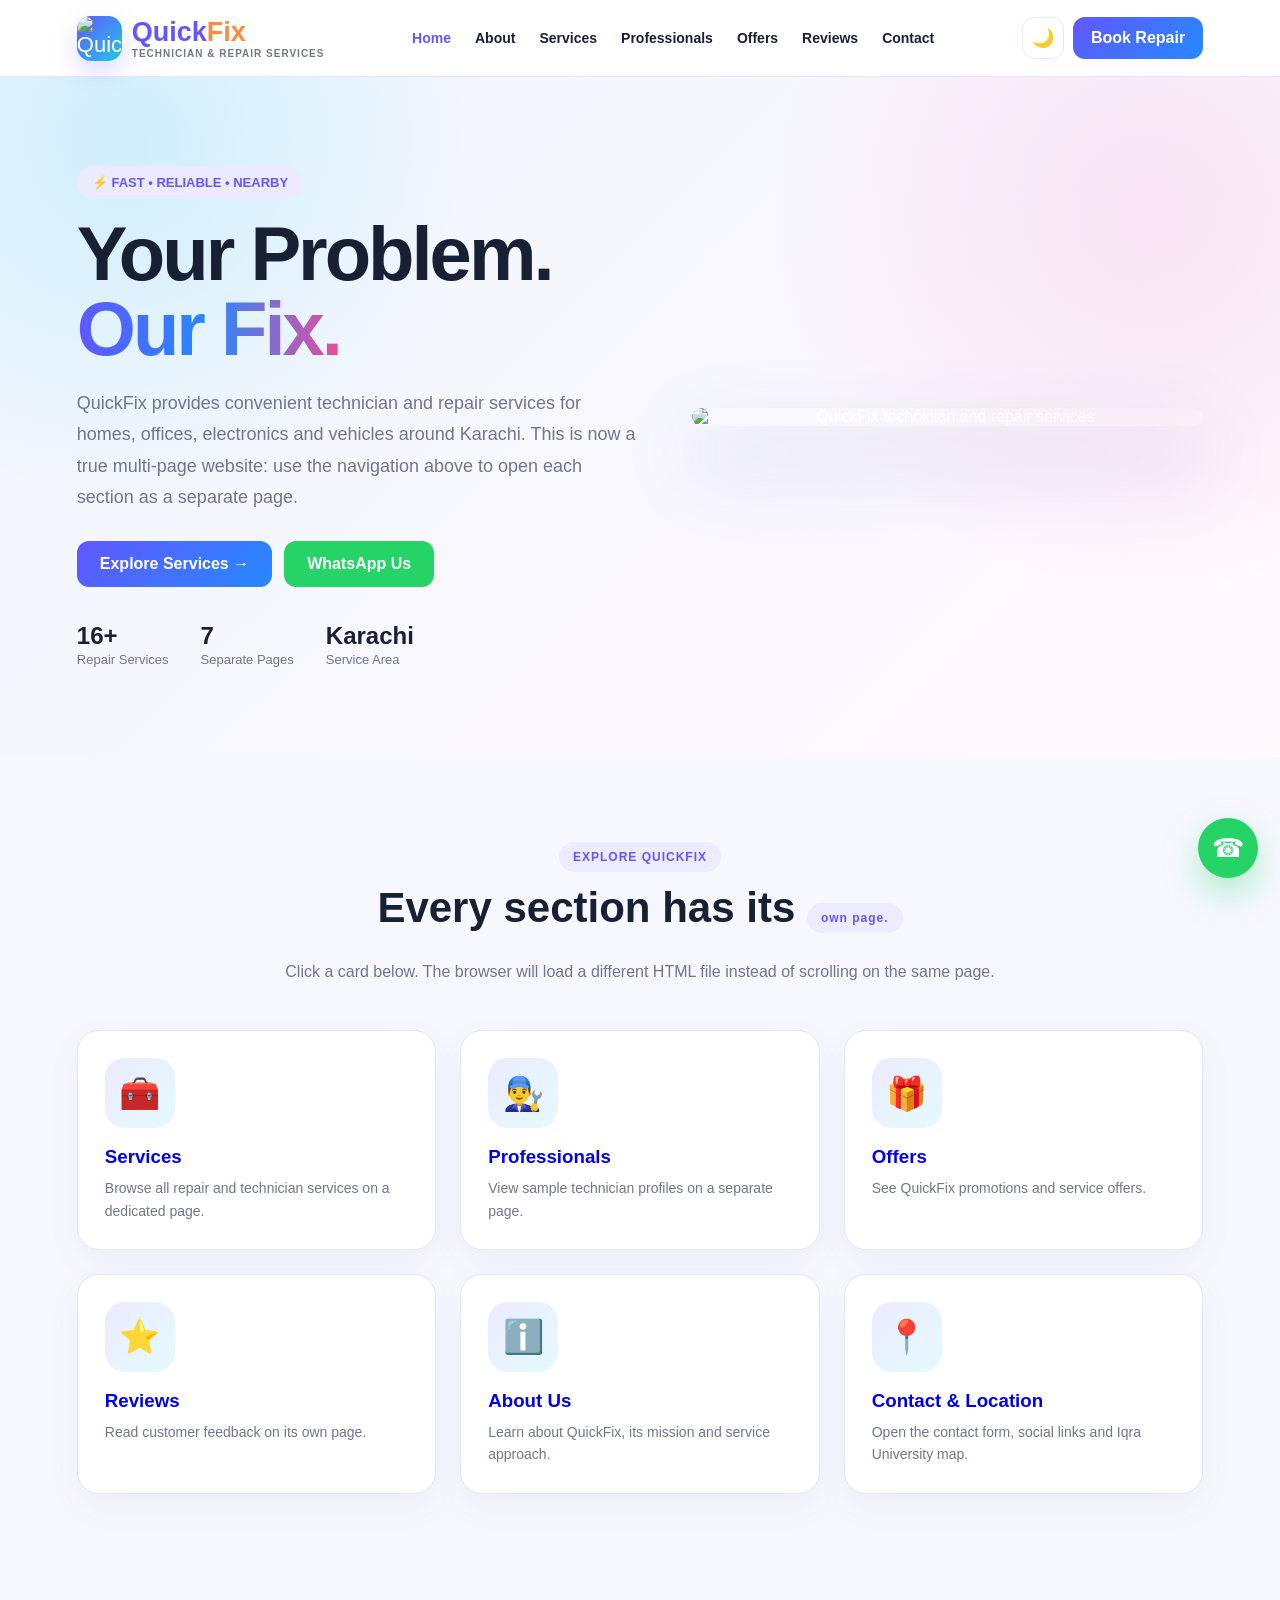
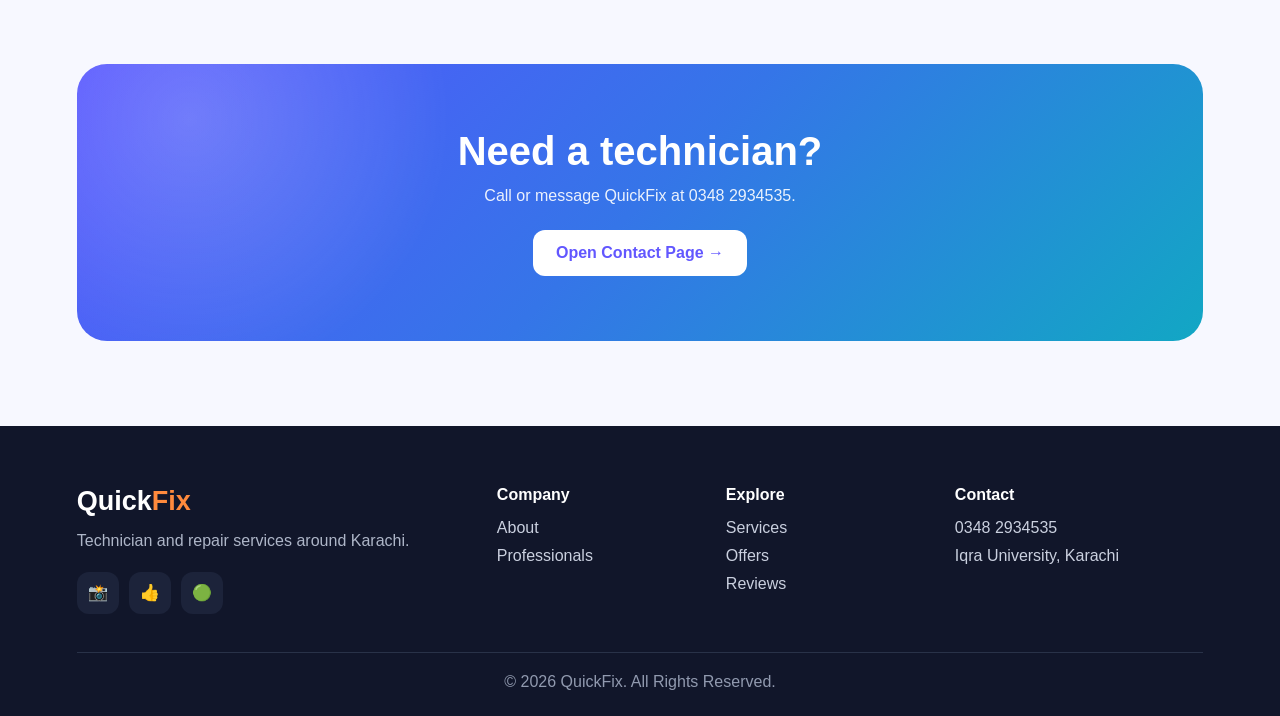
==== commit ef4bda77: "Add files via upload" ====
--- a/index.html
+++ b/index.html
@@ -1,3870 +1,97 @@
-<!DOCTYPE html>
-<html lang="en">
-
-<head>
-<meta charset="UTF-8">
-
-<meta name="viewport"
-content="width=device-width, initial-scale=1.0">
-
-<meta name="description"
-content="QuickFix professional technician and repair services near Iqra University Karachi.">
-
-<title>QuickFix - Your Problem. Our Fix.</title>
-
-<style>
-
-/* =========================
-   GLOBAL
-========================= */
-
-*{
-    margin:0;
-    padding:0;
-    box-sizing:border-box;
-}
-
-:root{
-    --primary:#6257ff;
-    --primary-dark:#4438e5;
-    --blue:#2e8bff;
-    --cyan:#20c8e8;
-    --orange:#ff8a3d;
-    --pink:#e94c9d;
-    --green:#25d366;
-    --dark:#11162a;
-    --text:#182033;
-    --muted:#6f778a;
-    --light:#f6f7ff;
-    --white:#ffffff;
-    --border:#e5e8f4;
-    --shadow:0 20px 50px rgba(47,55,130,.12);
-}
-
-html{
-    scroll-behavior:smooth;
-}
-
-body{
-    font-family:Arial, Helvetica, sans-serif;
-    background:#f7f8ff;
-    color:var(--text);
-    overflow-x:hidden;
-    transition:.3s;
-}
-
-section{
-    padding:85px 6%;
-}
-
-a{
-    transition:.25s;
-}
-
-button{
-    font-family:inherit;
-}
-
-/* =========================
-   NAVBAR
-========================= */
-
-nav{
-    position:sticky;
-    top:0;
-    z-index:1000;
-    width:100%;
-    padding:14px 6%;
-    display:flex;
-    align-items:center;
-    justify-content:space-between;
-    gap:20px;
-
-    background:rgba(255,255,255,.92);
-    backdrop-filter:blur(18px);
-    border-bottom:1px solid rgba(70,80,120,.10);
-}
-
-.logo-wrap{
-    display:flex;
-    align-items:center;
-    gap:11px;
-}
-
-.logo-icon{
-    width:46px;
-    height:46px;
-    border-radius:14px;
-
-    display:flex;
-    align-items:center;
-    justify-content:center;
-
-    background:linear-gradient(
-        135deg,
-        var(--primary),
-        var(--cyan)
-    );
-
-    color:white;
-    font-size:22px;
-
-    box-shadow:
-    0 10px 25px rgba(98,87,255,.25);
-}
-
-.logo{
-    font-size:29px;
-    font-weight:900;
-    color:var(--primary);
-}
-
-.logo span{
-    color:var(--orange);
-}
-
-.logo-wrap small{
-    display:block;
-    font-size:10px;
-    color:var(--muted);
-    letter-spacing:1px;
-    font-weight:bold;
-}
-
-.nav-links{
-    display:flex;
-    align-items:center;
-    gap:23px;
-    list-style:none;
-}
-
-.nav-links a{
-    text-decoration:none;
-    color:var(--text);
-    font-weight:bold;
-    font-size:14px;
-    position:relative;
-}
-
-.nav-links a::after{
-    content:"";
-    position:absolute;
-    left:0;
-    bottom:-7px;
-    width:0;
-    height:2px;
-
-    background:linear-gradient(
-        90deg,
-        var(--primary),
-        var(--orange)
-    );
-
-    transition:.25s;
-}
-
-.nav-links a:hover{
-    color:var(--primary);
-}
-
-.nav-links a:hover::after{
-    width:100%;
-}
-
-.nav-actions{
-    display:flex;
-    align-items:center;
-    gap:10px;
-}
-
-.theme-btn,
-.menu-btn{
-    width:42px;
-    height:42px;
-
-    border:1px solid var(--border);
-    background:white;
-
-    border-radius:12px;
-    cursor:pointer;
-
-    font-size:18px;
-}
-
-.menu-btn{
-    display:none;
-}
-
-.nav-btn{
-    text-decoration:none;
-    background:linear-gradient(
-        135deg,
-        var(--primary),
-        var(--blue)
-    );
-
-    color:white;
-    padding:12px 18px;
-    border-radius:12px;
-    font-weight:bold;
-}
-
-/* =========================
-   HERO
-========================= */
-
-.hero{
-    min-height:680px;
-
-    display:grid;
-    grid-template-columns:1.08fr .92fr;
-
-    align-items:center;
-    gap:55px;
-
-    position:relative;
-    overflow:hidden;
-
-    background:
-    radial-gradient(
-        circle at 10% 15%,
-        rgba(32,200,232,.16),
-        transparent 28%
-    ),
-    radial-gradient(
-        circle at 88% 20%,
-        rgba(233,76,157,.12),
-        transparent 30%
-    ),
-    linear-gradient(
-        135deg,
-        #f1f6ff,
-        #fff8fc
-    );
-}
-
-.hero-content{
-    position:relative;
-    z-index:2;
-}
-
-.badge{
-    display:inline-block;
-
-    padding:9px 16px;
-
-    border-radius:30px;
-
-    background:#ebeaff;
-    color:var(--primary);
-
-    font-size:14px;
-    font-weight:bold;
-
-    margin-bottom:20px;
-}
-
-.hero h1{
-    font-size:clamp(52px,6vw,76px);
-    line-height:.98;
-    letter-spacing:-3px;
-    margin-bottom:23px;
-}
-
-.hero h1 span{
-    background:linear-gradient(
-        90deg,
-        var(--primary),
-        var(--blue),
-        var(--pink)
-    );
-
-    background-clip:text;
-    -webkit-background-clip:text;
-
-    color:transparent;
-}
-
-.hero-content > p{
-    max-width:650px;
-
-    color:var(--muted);
-
-    font-size:18px;
-    line-height:1.75;
-
-    margin-bottom:28px;
-}
-
-.hero-buttons{
-    display:flex;
-    flex-wrap:wrap;
-    gap:12px;
-}
-
-.primary-btn,
-.whatsapp-btn{
-    text-decoration:none;
-    color:white;
-
-    padding:15px 24px;
-    border-radius:13px;
-
-    font-weight:bold;
-
-    display:inline-block;
-
-    box-shadow:
-    0 12px 30px rgba(50,60,150,.15);
-}
-
-.primary-btn{
-    background:linear-gradient(
-        135deg,
-        var(--primary),
-        var(--blue)
-    );
-}
-
-.whatsapp-btn{
-    background:#25d366;
-}
-
-.primary-btn:hover,
-.whatsapp-btn:hover{
-    transform:translateY(-3px);
-}
-
-.hero-stats{
-    display:flex;
-    flex-wrap:wrap;
-    gap:32px;
-
-    margin-top:35px;
-}
-
-.stat strong{
-    display:block;
-    font-size:23px;
-}
-
-.stat small{
-    color:var(--muted);
-}
-
-/* HERO CARD */
-
-.hero-visual{
-    display:flex;
-    justify-content:center;
-
-    position:relative;
-}
-
-.hero-card{
-    width:min(430px,100%);
-    min-height:480px;
-
-    padding:42px 30px;
-
-    border-radius:40px;
-
-    text-align:center;
-    color:white;
-
-    position:relative;
-    overflow:hidden;
-
-    background:
-    radial-gradient(
-        circle at 80% 15%,
-        rgba(255,255,255,.25),
-        transparent 25%
-    ),
-    linear-gradient(
-        145deg,
-        #5b55ff,
-        #3178db,
-        #13a7c5
-    );
-
-    box-shadow:
-    0 35px 80px rgba(55,70,190,.28);
-
-    transition:transform .15s;
-}
-
-.worker{
-    width:150px;
-    height:150px;
-
-    margin:25px auto;
-
-    border-radius:50%;
-
-    display:flex;
-    align-items:center;
-    justify-content:center;
-
-    background:rgba(255,255,255,.14);
-
-    border:1px solid rgba(255,255,255,.20);
-
-    font-size:87px;
-}
-
-.hero-card h2{
-    font-size:30px;
-}
-
-.hero-card p{
-    margin-top:10px;
-    opacity:.9;
-    line-height:1.6;
-}
-
-.verified{
-    width:max-content;
-    max-width:100%;
-
-    margin:28px auto 0;
-
-    padding:12px 17px;
-
-    background:white;
-
-    color:var(--primary);
-
-    border-radius:12px;
-
-    font-weight:bold;
-}
-
-.floating-card{
-    position:absolute;
-
-    background:white;
-
-    padding:14px 18px;
-
-    border-radius:14px;
-
-    box-shadow:var(--shadow);
-
-    font-weight:bold;
-}
-
-.float-one{
-    left:-20px;
-    top:65px;
-}
-
-.float-two{
-    right:-20px;
-    bottom:65px;
-}
-
-/* =========================
-   SECTION TITLES
-========================= */
-
-.section-title{
-    max-width:760px;
-    margin:0 auto 48px;
-    text-align:center;
-}
-
-.section-tag{
-    display:inline-block;
-
-    padding:8px 14px;
-
-    border-radius:30px;
-
-    background:#ecebff;
-
-    color:var(--primary);
-
-    font-size:12px;
-    font-weight:900;
-    letter-spacing:1px;
-
-    margin-bottom:12px;
-}
-
-.section-title h2{
-    font-size:42px;
-    margin-bottom:13px;
-}
-
-.section-title h2 span{
-    color:var(--primary);
-}
-
-.section-title p{
-    color:var(--muted);
-    line-height:1.7;
-}
-
-/* =========================
-   SERVICES
-========================= */
-
-.services{
-    background:white;
-}
-
-.service-tools{
-    display:flex;
-    justify-content:space-between;
-    align-items:center;
-    gap:15px;
-
-    margin-bottom:30px;
-}
-
-.service-search{
-    width:350px;
-
-    padding:14px 17px;
-
-    border:1px solid var(--border);
-
-    border-radius:12px;
-
-    background:#fafbff;
-
-    outline:none;
-}
-
-.filter-btn{
-    padding:13px 18px;
-
-    border:0;
-
-    border-radius:11px;
-
-    background:#ececff;
-
-    color:var(--primary);
-
-    font-weight:bold;
-
-    cursor:pointer;
-}
-
-.service-grid{
-    display:grid;
-
-    grid-template-columns:
-    repeat(4,1fr);
-
-    gap:20px;
-}
-
-.service-card{
-    padding:26px 19px;
-
-    text-align:center;
-
-    background:linear-gradient(
-        145deg,
-        #fbfbff,
-        #f4f7ff
-    );
-
-    border:1px solid var(--border);
-
-    border-radius:20px;
-
-    cursor:pointer;
-
-    transition:.3s;
-}
-
-.service-card:hover{
-    transform:translateY(-8px);
-
-    background:white;
-
-    border-color:#cbcfff;
-
-    box-shadow:var(--shadow);
-}
-
-.service-icon{
-    width:75px;
-    height:75px;
-
-    margin:0 auto 17px;
-
-    display:flex;
-    align-items:center;
-    justify-content:center;
-
-    border-radius:22px;
-
-    background:linear-gradient(
-        135deg,
-        #e9e8ff,
-        #e8fbff
-    );
-
-    font-size:37px;
-}
-
-.service-card p{
-    margin-top:8px;
-
-    color:var(--muted);
-
-    font-size:14px;
-
-    line-height:1.55;
-}
-
-.price{
-    color:var(--primary);
-
-    font-weight:bold;
-
-    margin-top:12px;
-}
-
-/* =========================
-   PROFESSIONALS
-========================= */
-
-.professionals{
-    background:#f7f8ff;
-}
-
-.pro-grid{
-    display:grid;
-
-    grid-template-columns:
-    repeat(3,1fr);
-
-    gap:24px;
-}
-
-.pro-card{
-    padding:26px;
-
-    border-radius:22px;
-
-    background:white;
-
-    border:1px solid var(--border);
-
-    box-shadow:
-    0 12px 35px rgba(30,40,100,.05);
-
-    transition:.3s;
-}
-
-.pro-card:hover{
-    transform:translateY(-6px);
-
-    box-shadow:var(--shadow);
-}
-
-.pro-top{
-    display:flex;
-    align-items:center;
-    gap:14px;
-}
-
-.avatar{
-    width:65px;
-    height:65px;
-
-    border-radius:18px;
-
-    display:flex;
-    align-items:center;
-    justify-content:center;
-
-    background:linear-gradient(
-        135deg,
-        #eeedff,
-        #e4faff
-    );
-
-    font-size:32px;
-}
-
-.pro-info p{
-    color:var(--muted);
-    margin-top:5px;
-}
-
-.rating{
-    margin-top:16px;
-    color:#ffad00;
-}
-
-.pro-meta{
-    display:flex;
-    justify-content:space-between;
-
-    margin:16px 0;
-
-    color:var(--muted);
-
-    font-size:14px;
-}
-
-.available{
-    color:#16a65c;
-    font-weight:bold;
-}
-
-.book-btn{
-    width:100%;
-
-    padding:13px;
-
-    border:0;
-
-    border-radius:11px;
-
-    color:white;
-
-    background:linear-gradient(
-        135deg,
-        var(--primary),
-        var(--blue)
-    );
-
-    font-weight:bold;
-
-    cursor:pointer;
-}
-
-/* =========================
-   HOW
-========================= */
-
-.how{
-    background:white;
-}
-
-.steps{
-    display:grid;
-
-    grid-template-columns:
-    repeat(3,1fr);
-
-    gap:24px;
-}
-
-.step{
-    padding:34px;
-
-    border-radius:21px;
-
-    border:1px solid var(--border);
-
-    background:#fafbff;
-
-    text-align:center;
-}
-
-.step-number{
-    width:60px;
-    height:60px;
-
-    margin:0 auto 19px;
-
-    display:flex;
-    align-items:center;
-    justify-content:center;
-
-    border-radius:18px;
-
-    color:white;
-
-    background:linear-gradient(
-        135deg,
-        var(--primary),
-        var(--cyan)
-    );
-
-    font-size:22px;
-    font-weight:bold;
-}
-
-.step p{
-    color:var(--muted);
-
-    margin-top:9px;
-
-    line-height:1.6;
-}
-
-/* =========================
-   OFFERS
-========================= */
-
-.offers{
-    background:#f7f8ff;
-}
-
-.offer-grid{
-    display:grid;
-
-    grid-template-columns:
-    repeat(3,1fr);
-
-    gap:24px;
-}
-
-.offer{
-    min-height:200px;
-
-    padding:30px;
-
-    border-radius:23px;
-
-    color:white;
-
-    display:flex;
-    flex-direction:column;
-    justify-content:space-between;
-
-    box-shadow:
-    0 18px 40px rgba(30,40,120,.16);
-}
-
-.offer:nth-child(1){
-    background:linear-gradient(
-        135deg,
-        #5554ff,
-        #9b4cff
-    );
-}
-
-.offer:nth-child(2){
-    background:linear-gradient(
-        135deg,
-        #ff913c,
-        #ef477b
-    );
-}
-
-.offer:nth-child(3){
-    background:linear-gradient(
-        135deg,
-        #00a86b,
-        #00a1d7
-    );
-}
-
-.offer h3{
-    font-size:26px;
-}
-
-.offer p{
-    margin-top:7px;
-}
-
-.offer button{
-    width:max-content;
-
-    padding:10px 17px;
-
-    border:0;
-
-    border-radius:10px;
-
-    background:white;
-
-    color:#22283c;
-
-    font-weight:bold;
-
-    cursor:pointer;
-}
-
-/* =========================
-   REVIEWS
-========================= */
-
-.reviews{
-    background:white;
-}
-
-.review-grid{
-    display:grid;
-
-    grid-template-columns:
-    repeat(3,1fr);
-
-    gap:24px;
-}
-
-.review{
-    padding:26px;
-
-    border-radius:21px;
-
-    background:#fafbff;
-
-    border:1px solid var(--border);
-
-    transition:.3s;
-}
-
-.review:hover{
-    transform:translateY(-5px);
-    box-shadow:var(--shadow);
-}
-
-.review-stars{
-    color:#ffad00;
-    margin-bottom:14px;
-}
-
-.review p{
-    color:var(--muted);
-    line-height:1.7;
-    margin-bottom:18px;
-}
-
-.reviewer{
-    font-weight:bold;
-}
-
-/* =========================
-   CONTACT + MAP
-========================= */
-
-.contact-section{
-    background:
-    radial-gradient(
-        circle at 5% 20%,
-        rgba(98,87,255,.09),
-        transparent 25%
-    ),
-    #f7f8ff;
-}
-
-.contact-grid{
-    display:grid;
-
-    grid-template-columns:
-    .9fr 1.1fr;
-
-    gap:30px;
-}
-
-.contact-card,
-.map-card{
-    background:white;
-
-    border:1px solid var(--border);
-
-    border-radius:25px;
-
-    box-shadow:var(--shadow);
-}
-
-.contact-card{
-    padding:30px;
-}
-
-.contact-card h3{
-    font-size:29px;
-    margin-bottom:10px;
-}
-
-.contact-intro{
-    color:var(--muted);
-
-    line-height:1.7;
-
-    margin-bottom:22px;
-}
-
-.contact-item{
-    display:flex;
-
-    gap:13px;
-
-    align-items:center;
-
-    padding:14px;
-
-    background:#f7f8ff;
-
-    border-radius:14px;
-
-    margin-bottom:12px;
-}
-
-.contact-icon{
-    width:45px;
-    height:45px;
-
-    flex:0 0 45px;
-
-    display:flex;
-    align-items:center;
-    justify-content:center;
-
-    border-radius:13px;
-
-    color:white;
-
-    background:linear-gradient(
-        135deg,
-        var(--primary),
-        var(--cyan)
-    );
-
-    font-size:19px;
-}
-
-.contact-item strong{
-    display:block;
-    margin-bottom:4px;
-}
-
-.contact-item a,
-.contact-item span{
-    color:var(--muted);
-
-    font-size:14px;
-
-    text-decoration:none;
-}
-
-.social-buttons{
-    display:grid;
-
-    grid-template-columns:
-    1fr 1fr;
-
-    gap:11px;
-
-    margin-top:20px;
-}
-
-.instagram-btn,
-.facebook-btn{
-    padding:14px;
-
-    border-radius:12px;
-
-    color:white;
-
-    text-align:center;
-
-    text-decoration:none;
-
-    font-weight:bold;
-}
-
-.instagram-btn{
-    background:linear-gradient(
-        135deg,
-        #833ab4,
-        #fd1d1d,
-        #fcb045
-    );
-}
-
-.facebook-btn{
-    background:#1877f2;
-}
-
-/* MAP FIX */
-
-.map-card{
-    overflow:hidden;
-    position:relative;
-}
-
-.map-header{
-    padding:20px 22px;
-
-    border-bottom:
-    1px solid var(--border);
-}
-
-.map-header h3{
-    margin-bottom:5px;
-}
-
-.map-header p{
-    color:var(--muted);
-
-    font-size:14px;
-}
-
-.map-wrapper{
-    width:100%;
-    height:430px;
-
-    position:relative;
-
-    background:#edf1ff;
-}
-
-.map-wrapper iframe{
-    display:block;
-
-    width:100%;
-    height:100%;
-
-    border:0;
-}
-
-.map-footer{
-    padding:17px 20px;
-
-    display:flex;
-
-    justify-content:space-between;
-
-    align-items:center;
-
-    gap:15px;
-
-    flex-wrap:wrap;
-}
-
-.map-footer p{
-    color:var(--muted);
-
-    font-size:14px;
-}
-
-.open-map-btn{
-    text-decoration:none;
-
-    background:linear-gradient(
-        135deg,
-        var(--primary),
-        var(--blue)
-    );
-
-    color:white;
-
-    padding:12px 17px;
-
-    border-radius:11px;
-
-    font-weight:bold;
-}
-
-/* =========================
-   CTA
-========================= */
-
-.cta{
-    margin:70px 6%;
-
-    padding:70px 30px;
-
-    text-align:center;
-
-    color:white;
-
-    border-radius:30px;
-
-    background:
-    radial-gradient(
-        circle at 10% 20%,
-        rgba(255,255,255,.22),
-        transparent 25%
-    ),
-    linear-gradient(
-        135deg,
-        #5554ff,
-        #3575e8,
-        #12a7c4
-    );
-
-    box-shadow:
-    0 30px 70px rgba(60,70,190,.22);
-}
-
-.cta h2{
-    font-size:42px;
-    margin-bottom:13px;
-}
-
-.cta p{
-    opacity:.9;
-    margin-bottom:24px;
-}
-
-.cta-buttons{
-    display:flex;
-    justify-content:center;
-    flex-wrap:wrap;
-    gap:12px;
-}
-
-.cta button,
-.cta a{
-    border:0;
-
-    padding:14px 25px;
-
-    border-radius:11px;
-
-    font-weight:bold;
-
-    font-size:15px;
-
-    cursor:pointer;
-
-    text-decoration:none;
-}
-
-.cta button{
-    background:white;
-    color:var(--primary);
-}
-
-.cta a{
-    background:#25d366;
-    color:white;
-}
-
-/* =========================
-   FOOTER
-========================= */
-
-footer{
-    padding:60px 6% 24px;
-
-    background:#11162a;
-
-    color:white;
-}
-
-.footer-grid{
-    display:grid;
-
-    grid-template-columns:
-    2fr 1fr 1fr 1.3fr;
-
-    gap:38px;
-}
-
-.footer-logo{
-    font-size:30px;
-    font-weight:900;
-}
-
-.footer-logo span{
-    color:var(--orange);
-}
-
-footer p{
-    color:#aeb6c8;
-
-    line-height:1.7;
-
-    margin-top:11px;
-}
-
-footer h4{
-    margin-bottom:15px;
-}
-
-footer a{
-    display:block;
-
-    color:#cad0df;
-
-    text-decoration:none;
-
-    margin-bottom:10px;
-}
-
-footer a:hover{
-    color:white;
-}
-
-.footer-socials{
-    display:flex;
-
-    gap:10px;
-
-    margin-top:18px;
-}
-
-.footer-socials a{
-    width:42px;
-    height:42px;
-
-    margin:0;
-
-    display:flex;
-    align-items:center;
-    justify-content:center;
-
-    background:#1b2239;
-
-    border-radius:12px;
-}
-
-.copyright{
-    margin-top:38px;
-
-    padding-top:20px;
-
-    border-top:1px solid #293248;
-
-    text-align:center;
-
-    color:#919aaf;
-}
-
-/* =========================
-   WHATSAPP
-========================= */
-
-.floating-whatsapp{
-    position:fixed;
-
-    right:22px;
-    bottom:22px;
-
-    z-index:1800;
-
-    width:60px;
-    height:60px;
-
-    border-radius:50%;
-
-    display:flex;
-    align-items:center;
-    justify-content:center;
-
-    text-decoration:none;
-
-    background:#25d366;
-
-    color:white;
-
-    font-size:28px;
-
-    box-shadow:
-    0 15px 35px rgba(37,211,102,.35);
-
-    animation:pulse 2s infinite;
-}
-
-@keyframes pulse{
-
-    0%{
-        box-shadow:
-        0 0 0 0 rgba(37,211,102,.35);
-    }
-
-    70%{
-        box-shadow:
-        0 0 0 15px rgba(37,211,102,0);
-    }
-
-    100%{
-        box-shadow:
-        0 0 0 0 rgba(37,211,102,0);
-    }
-
-}
-
-/* =========================
-   MODAL
-========================= */
-
-.modal{
-    position:fixed;
-
-    inset:0;
-
-    z-index:3000;
-
-    display:none;
-
-    align-items:center;
-    justify-content:center;
-
-    padding:20px;
-
-    background:rgba(10,15,30,.70);
-
-    backdrop-filter:blur(8px);
-}
-
-.modal.active{
-    display:flex;
-}
-
-.modal-box{
-    width:100%;
-    max-width:530px;
-
-    max-height:92vh;
-
-    overflow:auto;
-
-    padding:30px;
-
-    background:white;
-
-    border-radius:24px;
-
-    position:relative;
-
-    box-shadow:
-    0 30px 80px rgba(0,0,0,.28);
-}
-
-.close{
-    position:absolute;
-
-    right:20px;
-    top:15px;
-
-    font-size:28px;
-
-    cursor:pointer;
-}
-
-.modal-box h2{
-    margin-bottom:22px;
-}
-
-.form-group{
-    margin-bottom:14px;
-}
-
-.form-group label{
-    display:block;
-
-    margin-bottom:7px;
-
-    font-weight:bold;
-}
-
-.form-group input,
-.form-group select,
-.form-group textarea{
-    width:100%;
-
-    padding:13px;
-
-    border:1px solid var(--border);
-
-    border-radius:10px;
-
-    background:#fafbff;
-
-    outline:none;
-}
-
-.form-group textarea{
-    height:85px;
-    resize:vertical;
-}
-
-.confirm-btn{
-    width:100%;
-
-    padding:14px;
-
-    border:0;
-
-    border-radius:11px;
-
-    background:linear-gradient(
-        135deg,
-        var(--primary),
-        var(--blue)
-    );
-
-    color:white;
-
-    font-weight:bold;
-
-    cursor:pointer;
-}
-
-/* =========================
-   TOAST
-========================= */
-
-.toast{
-    position:fixed;
-
-    left:50%;
-    bottom:26px;
-
-    transform:translateX(-50%);
-
-    z-index:4000;
-
-    display:none;
-
-    padding:14px 20px;
-
-    border-radius:11px;
-
-    background:#172033;
-
-    color:white;
-
-    box-shadow:
-    0 10px 30px rgba(0,0,0,.2);
-}
-
-.toast.show{
-    display:block;
-}
-
-/* =========================
-   DARK MODE
-========================= */
-
-body.dark{
-    --text:#f2f4ff;
-    --muted:#aab3c5;
-    --border:#2a354b;
-
-    background:#0a1020;
-}
-
-body.dark nav{
-    background:rgba(13,19,36,.93);
-}
-
-body.dark .hero{
-    background:
-    radial-gradient(
-        circle at 85% 20%,
-        rgba(98,87,255,.18),
-        transparent 30%
-    ),
-    linear-gradient(
-        135deg,
-        #111a31,
-        #0a1020
-    );
-}
-
-body.dark .services,
-body.dark .how,
-body.dark .reviews{
-    background:#0e1528;
-}
-
-body.dark .professionals,
-body.dark .offers,
-body.dark .contact-section{
-    background:#0a1020;
-}
-
-body.dark .service-card,
-body.dark .pro-card,
-body.dark .step,
-body.dark .review,
-body.dark .contact-card,
-body.dark .map-card,
-body.dark .modal-box{
-    background:#151e31;
-    border-color:#29344a;
-}
-
-body.dark .contact-item,
-body.dark .service-search,
-body.dark .form-group input,
-body.dark .form-group select,
-body.dark .form-group textarea{
-    background:#10182b;
-    color:white;
-}
-
-body.dark .theme-btn,
-body.dark .menu-btn{
-    background:#151e31;
-    color:white;
-    border-color:#29344a;
-}
-
-body.dark .map-header,
-body.dark .map-footer{
-    background:#151e31;
-}
-
-/* =========================
-   RESPONSIVE TABLET
-========================= */
-
-@media(max-width:1050px){
-
-    .nav-links{
-        position:absolute;
-
-        top:75px;
-        left:5%;
-        right:5%;
-
-        display:none;
-
-        flex-direction:column;
-
-        align-items:stretch;
-
-        gap:2px;
-
-        padding:15px;
-
-        background:white;
-
-        border:1px solid var(--border);
-
-        border-radius:18px;
-
-        box-shadow:var(--shadow);
-    }
-
-    .nav-links.open{
-        display:flex;
-    }
-
-    .nav-links li a{
-        display:block;
-        padding:12px;
-    }
-
-    body.dark .nav-links{
-        background:#151e31;
-    }
-
-    .menu-btn{
-        display:block;
-    }
-
-    .hero{
-        grid-template-columns:1fr;
-
-        text-align:center;
-    }
-
-    .hero-content > p{
-        margin-left:auto;
-        margin-right:auto;
-    }
-
-    .hero-buttons,
-    .hero-stats{
-        justify-content:center;
-    }
-
-    .service-grid{
-        grid-template-columns:
-        repeat(2,1fr);
-    }
-
-    .contact-grid{
-        grid-template-columns:1fr;
-    }
-
-    .footer-grid{
-        grid-template-columns:
-        1fr 1fr;
-    }
-}
-
-/* =========================
-   MOBILE
-========================= */
-
-@media(max-width:650px){
-
-    nav{
-        padding:13px 5%;
-    }
-
-    .logo{
-        font-size:23px;
-    }
-
-    .logo-wrap small{
-        display:none;
-    }
-
-    .nav-btn{
-        display:none;
-    }
-
-    section{
-        padding:62px 5%;
-    }
-
-    .hero{
-        padding:60px 5%;
-        min-height:auto;
-    }
-
-    .hero h1{
-        font-size:45px;
-        letter-spacing:-2px;
-    }
-
-    .hero-content > p{
-        font-size:16px;
-    }
-
-    .hero-buttons{
-        flex-direction:column;
-    }
-
-    .primary-btn,
-    .whatsapp-btn{
-        width:100%;
-        text-align:center;
-    }
-
-    .float-one,
-    .float-two{
-        display:none;
-    }
-
-    .hero-card{
-        min-height:390px;
-    }
-
-    .section-title h2{
-        font-size:32px;
-    }
-
-    .service-tools{
-        flex-direction:column;
-        align-items:stretch;
-    }
-
-    .service-search{
-        width:100%;
-    }
-
-    .service-grid,
-    .pro-grid,
-    .steps,
-    .offer-grid,
-    .review-grid{
-        grid-template-columns:1fr;
-    }
-
-    .social-buttons{
-        grid-template-columns:1fr;
-    }
-
-    .footer-grid{
-        grid-template-columns:1fr;
-    }
-
-    .cta{
-        margin:40px 5%;
-
-        padding:52px 20px;
-    }
-
-    .cta h2{
-        font-size:31px;
-    }
-
-    .map-wrapper{
-        height:350px;
-    }
-
-}
-
-/* =========================
-   LARGE / LED
-========================= */
-
-@media(min-width:1600px){
-
-    nav,
-    section{
-        padding-left:10%;
-        padding-right:10%;
-    }
-
-    .hero{
-        min-height:760px;
-    }
-
-    body{
-        font-size:18px;
-    }
-
-}
-
-</style>
-
-</head>
-
-
-<body>
-
-<!-- NAVBAR -->
-
-<nav>
-
-    <div class="logo-wrap">
-
-        <div class="logo-icon">
-            🛠
-        </div>
-
-        <div>
-
-            <div class="logo">
-                Quick<span>Fix</span>
-            </div>
-
-            <small>
-                TECHNICIAN & REPAIR SERVICES
-            </small>
-
-        </div>
-
-    </div>
-
-
-    <ul class="nav-links" id="navLinks">
-
-        <li>
-            <a href="#home">Home</a>
-        </li>
-
-        <li>
-            <a href="#services">Services</a>
-        </li>
-
-        <li>
-            <a href="#professionals">
-                Professionals
-            </a>
-        </li>
-
-        <li>
-            <a href="#offers">Offers</a>
-        </li>
-
-        <li>
-            <a href="#reviews">Reviews</a>
-        </li>
-
-        <li>
-            <a href="#location">Location</a>
-        </li>
-
-        <li>
-            <a href="#contact">Contact</a>
-        </li>
-
-    </ul>
-
-
-    <div class="nav-actions">
-
-        <button
-            class="theme-btn"
-            onclick="toggleTheme()"
-        >
-            🌙
-        </button>
-
-
-        <a
-            href="#services"
-            class="nav-btn"
-        >
-            Book Repair
-        </a>
-
-
-        <button
-            class="menu-btn"
-            onclick="toggleMenu()"
-        >
-            ☰
-        </button>
-
-    </div>
-
-</nav>
-
-
-<!-- HERO -->
-
-<section class="hero" id="home">
-
-    <div class="hero-content">
-
-        <span class="badge">
-            ⚡ Fast • Reliable • Nearby
-        </span>
-
-
-        <h1>
-
-            Your Problem.
-
-            <span>
-                Our Fix.
-            </span>
-
-        </h1>
-
-
-        <p>
-
-            QuickFix provides convenient
-            technician and repair services
-            for homes, offices, devices and
-            vehicles around Karachi.
-
-            Find a service, book a technician
-            and continue directly through
-            WhatsApp.
-
-        </p>
-
-
-        <div class="hero-buttons">
-
-            <a
-                href="#services"
-                class="primary-btn"
-            >
-                Explore Services →
-            </a>
-
-
-            <a
-                href="https://wa.me/923482934535?text=Hello%20QuickFix!%20I%20need%20a%20repair%20service."
-                target="_blank"
-                class="whatsapp-btn"
-            >
-                ☎ WhatsApp Us
-            </a>
-
-        </div>
-
-
-        <div class="hero-stats">
-
-            <div class="stat">
-
-                <strong>
-                    16+
-                </strong>
-
-                <small>
-                    Repair Services
-                </small>
-
-            </div>
-
-
-            <div class="stat">
-
-                <strong>
-                    Karachi
-                </strong>
-
-                <small>
-                    Service Area
-                </small>
-
-            </div>
-
-
-            <div class="stat">
-
-                <strong>
-                    4.9 ⭐
-                </strong>
-
-                <small>
-                    Customer Rating
-                </small>
-
-            </div>
-
-        </div>
-
-    </div>
-
-
-    <div class="hero-visual">
-
-        <div
-            class="hero-card"
-            id="heroCard"
-        >
-
-            <div class="worker">
-                🧑‍🔧
-            </div>
-
-            <h2>
-                QuickFix Professionals
-            </h2>
-
-            <p>
-
-                Skilled technicians,
-                simple booking and
-                convenient communication.
-
-            </p>
-
-            <div class="verified">
-                ✓ Reliable Repair Support
-            </div>
-
-        </div>
-
-
-        <div class="floating-card float-one">
-            ⭐ 4.9 Rated
-        </div>
-
-        <div class="floating-card float-two">
-            🟢 Karachi Service
-        </div>
-
-    </div>
-
-</section>
-
-
-<!-- SERVICES -->
-
-<section class="services" id="services">
-
-    <div class="section-title">
-
-        <span class="section-tag">
-            OUR SERVICES
-        </span>
-
-        <h2>
-
-            Explore QuickFix
-
-            <span>
-                Services
-            </span>
-
-        </h2>
-
-        <p>
-
-            Click any service to open
-            the technician booking form.
-
-        </p>
-
-    </div>
-
-
-    <div class="service-tools">
-
-        <input
-            class="service-search"
-            id="serviceFilter"
-            onkeyup="filterServices()"
-            placeholder="🔍 Search services..."
-        >
-
-        <button
-            class="filter-btn"
-            onclick="showAllServices()"
-        >
-            Show All Services
-        </button>
-
-    </div>
-
-
-    <div class="service-grid">
-
-        <div
-            class="service-card"
-            data-name="plumber plumbing"
-            onclick="openBooking('Plumber')"
-        >
-            <div class="service-icon">🔧</div>
-            <h3>Plumber</h3>
-            <p>Pipe, tap, leakage and water repairs.</p>
-            <div class="price">From Rs. 800</div>
-        </div>
-
-
-        <div
-            class="service-card"
-            data-name="electrician electrical"
-            onclick="openBooking('Electrician')"
-        >
-            <div class="service-icon">⚡</div>
-            <h3>Electrician</h3>
-            <p>Wiring, switches and electrical repairs.</p>
-            <div class="price">From Rs. 700</div>
-        </div>
-
-
-        <div
-            class="service-card"
-            data-name="ac technician"
-            onclick="openBooking('AC Technician')"
-        >
-            <div class="service-icon">❄️</div>
-            <h3>AC Technician</h3>
-            <p>AC service, repair and installation.</p>
-            <div class="price">From Rs. 1,200</div>
-        </div>
-
-
-        <div
-            class="service-card"
-            data-name="home cleaning"
-            onclick="openBooking('Home Cleaning')"
-        >
-            <div class="service-icon">🧹</div>
-            <h3>Home Cleaning</h3>
-            <p>Professional home and office cleaning.</p>
-            <div class="price">From Rs. 1,500</div>
-        </div>
-
-
-        <div
-            class="service-card"
-            data-name="carpenter wood"
-            onclick="openBooking('Carpenter')"
-        >
-            <div class="service-icon">🔨</div>
-            <h3>Carpenter</h3>
-            <p>Furniture, doors and woodwork.</p>
-            <div class="price">From Rs. 1,000</div>
-        </div>
-
-
-        <div
-            class="service-card"
-            data-name="painter painting"
-            onclick="openBooking('Painter')"
-        >
-            <div class="service-icon">🎨</div>
-            <h3>Painter</h3>
-            <p>Wall and home painting services.</p>
-            <div class="price">From Rs. 2,000</div>
-        </div>
-
-
-        <div
-            class="service-card"
-            data-name="car mechanic"
-            onclick="openBooking('Car Mechanic')"
-        >
-            <div class="service-icon">🚗</div>
-            <h3>Car Mechanic</h3>
-            <p>Car inspection, maintenance and repair.</p>
-            <div class="price">From Rs. 1,000</div>
-        </div>
-
-
-        <div
-            class="service-card"
-            data-name="bike mechanic"
-            onclick="openBooking('Bike Mechanic')"
-        >
-            <div class="service-icon">🏍️</div>
-            <h3>Bike Mechanic</h3>
-            <p>Bike repair and maintenance.</p>
-            <div class="price">From Rs. 500</div>
-        </div>
-
-
-        <div
-            class="service-card"
-            data-name="computer laptop pc"
-            onclick="openBooking('Computer Repair')"
-        >
-            <div class="service-icon">💻</div>
-            <h3>Computer Repair</h3>
-            <p>Laptop, PC and software support.</p>
-            <div class="price">From Rs. 1,000</div>
-        </div>
-
-
-        <div
-            class="service-card"
-            data-name="mobile phone repair"
-            onclick="openBooking('Mobile Repair')"
-        >
-            <div class="service-icon">📱</div>
-            <h3>Mobile Repair</h3>
-            <p>Screen, battery and software repairs.</p>
-            <div class="price">From Rs. 800</div>
-        </div>
-
-
-        <div
-            class="service-card"
-            data-name="washing machine"
-            onclick="openBooking('Washing Machine Repair')"
-        >
-            <div class="service-icon">🧺</div>
-            <h3>Washing Machine</h3>
-            <p>Repair and maintenance support.</p>
-            <div class="price">From Rs. 900</div>
-        </div>
-
-
-        <div
-            class="service-card"
-            data-name="refrigerator fridge"
-            onclick="openBooking('Refrigerator Repair')"
-        >
-            <div class="service-icon">🧊</div>
-            <h3>Refrigerator</h3>
-            <p>Cooling and refrigerator repair.</p>
-            <div class="price">From Rs. 900</div>
-        </div>
-
-
-        <div
-            class="service-card"
-            data-name="tv led lcd"
-            onclick="openBooking('TV Repair')"
-        >
-            <div class="service-icon">📺</div>
-            <h3>TV Repair</h3>
-            <p>LED, LCD and smart TV repair.</p>
-            <div class="price">From Rs. 1,000</div>
-        </div>
-
-
-        <div
-            class="service-card"
-            data-name="pest control"
-            onclick="openBooking('Pest Control')"
-        >
-            <div class="service-icon">🐜</div>
-            <h3>Pest Control</h3>
-            <p>Pest treatment for homes and offices.</p>
-            <div class="price">From Rs. 1,500</div>
-        </div>
-
-
-        <div
-            class="service-card"
-            data-name="sofa carpet cleaning"
-            onclick="openBooking('Sofa Cleaning')"
-        >
-            <div class="service-icon">🛋️</div>
-            <h3>Sofa Cleaning</h3>
-            <p>Deep sofa and carpet cleaning.</p>
-            <div class="price">From Rs. 1,200</div>
-        </div>
-
-
-        <div
-            class="service-card"
-            data-name="moving shifting"
-            onclick="openBooking('Moving & Shifting')"
-        >
-            <div class="service-icon">📦</div>
-            <h3>Moving & Shifting</h3>
-            <p>Home and office shifting services.</p>
-            <div class="price">From Rs. 3,000</div>
-        </div>
-
-    </div>
-
-</section>
-
-
-<!-- PROFESSIONALS -->
-
-<section
-    class="professionals"
-    id="professionals"
->
-
-    <div class="section-title">
-
-        <span class="section-tag">
-            OUR TEAM
-        </span>
-
-        <h2>
-
-            QuickFix
-
-            <span>
-                Professionals
-            </span>
-
-        </h2>
-
-        <p>
-            Find a professional according
-            to your required service.
-        </p>
-
-    </div>
-
-
-    <div class="pro-grid">
-
-        <div class="pro-card">
-
-            <div class="pro-top">
-
-                <div class="avatar">
-                    👨‍🔧
-                </div>
-
-                <div class="pro-info">
-                    <h3>Ali Ahmed</h3>
-                    <p>Plumbing Technician</p>
-                </div>
-
-            </div>
-
-            <div class="rating">
-                ⭐⭐⭐⭐⭐ 4.9
-            </div>
-
-            <div class="pro-meta">
-                <span>📍 Karachi</span>
-                <span class="available">● Available</span>
-            </div>
-
-            <button
-                class="book-btn"
-                onclick="openBooking('Plumber')"
-            >
-                Book Technician
-            </button>
-
-        </div>
-
-
-        <div class="pro-card">
-
-            <div class="pro-top">
-
-                <div class="avatar">
-                    👨‍🔧
-                </div>
-
-                <div class="pro-info">
-                    <h3>Usman Khan</h3>
-                    <p>Electrical Technician</p>
-                </div>
-
-            </div>
-
-            <div class="rating">
-                ⭐⭐⭐⭐⭐ 4.8
-            </div>
-
-            <div class="pro-meta">
-                <span>📍 Karachi</span>
-                <span class="available">● Available</span>
-            </div>
-
-            <button
-                class="book-btn"
-                onclick="openBooking('Electrician')"
-            >
-                Book Technician
-            </button>
-
-        </div>
-
-
-        <div class="pro-card">
-
-            <div class="pro-top">
-
-                <div class="avatar">
-                    👨‍🔧
-                </div>
-
-                <div class="pro-info">
-                    <h3>Hamza Malik</h3>
-                    <p>AC Technician</p>
-                </div>
-
-            </div>
-
-            <div class="rating">
-                ⭐⭐⭐⭐⭐ 4.9
-            </div>
-
-            <div class="pro-meta">
-                <span>📍 Karachi</span>
-                <span class="available">● Available</span>
-            </div>
-
-            <button
-                class="book-btn"
-                onclick="openBooking('AC Technician')"
-            >
-                Book Technician
-            </button>
-
-        </div>
-
-    </div>
-
-</section>
-
-
-<!-- HOW -->
-
-<section class="how">
-
-    <div class="section-title">
-
-        <span class="section-tag">
-            SIMPLE PROCESS
-        </span>
-
-        <h2>
-
-            How
-
-            <span>
-                QuickFix
-            </span>
-
-            Works
-
-        </h2>
-
-    </div>
-
-
-    <div class="steps">
-
-        <div class="step">
-
-            <div class="step-number">
-                1
-            </div>
-
-            <h3>
-                Choose Service
-            </h3>
-
-            <p>
-                Select the technician
-                service you require.
-            </p>
-
-        </div>
-
-
-        <div class="step">
-
-            <div class="step-number">
-                2
-            </div>
-
-            <h3>
-                Enter Details
-            </h3>
-
-            <p>
-                Fill your booking
-                details and problem.
-            </p>
-
-        </div>
-
-
-        <div class="step">
-
-            <div class="step-number">
-                3
-            </div>
-
-            <h3>
-                Send on WhatsApp
-            </h3>
-
-            <p>
-                Your complete request
-                opens directly in WhatsApp.
-            </p>
-
-        </div>
-
-    </div>
-
-</section>
-
-
-<!-- OFFERS -->
-
-<section class="offers" id="offers">
-
-    <div class="section-title">
-
-        <span class="section-tag">
-            SPECIAL DEALS
-        </span>
-
-        <h2>
-
-            QuickFix
-
-            <span>
-                Offers
-            </span>
-
-        </h2>
-
-    </div>
-
-
-    <div class="offer-grid">
-
-        <div class="offer">
-
-            <div>
-                <h3>20% OFF</h3>
-                <p>First Service Booking</p>
-            </div>
-
-            <button
-                onclick="applyCoupon('FIRST20')"
-            >
-                Use FIRST20
-            </button>
-
-        </div>
-
-
-        <div class="offer">
-
-            <div>
-                <h3>Rs. 500 OFF</h3>
-                <p>Home Cleaning Service</p>
-            </div>
-
-            <button
-                onclick="applyCoupon('CLEAN500')"
-            >
-                Use CLEAN500
-            </button>
-
-        </div>
-
-
-        <div class="offer">
-
-            <div>
-                <h3>Free Inspection</h3>
-                <p>Selected Repair Services</p>
-            </div>
-
-            <button
-                onclick="applyCoupon('FREECHECK')"
-            >
-                Claim Offer
-            </button>
-
-        </div>
-
-    </div>
-
-</section>
-
-
-<!-- REVIEWS -->
-
-<section class="reviews" id="reviews">
-
-    <div class="section-title">
-
-        <span class="section-tag">
-            REVIEWS
-        </span>
-
-        <h2>
-
-            What Our
-
-            <span>
-                Customers Say
-            </span>
-
-        </h2>
-
-    </div>
-
-
-    <div class="review-grid">
-
-        <div class="review">
-
-            <div class="review-stars">
-                ⭐⭐⭐⭐⭐
-            </div>
-
-            <p>
-
-                "QuickFix made it very
-                easy to book an AC
-                technician. The process
-                was simple and fast."
-
-            </p>
-
-            <div class="reviewer">
-                — Ahmed R.
-            </div>
-
-        </div>
-
-
-        <div class="review">
-
-            <div class="review-stars">
-                ⭐⭐⭐⭐⭐
-            </div>
-
-            <p>
-
-                "The booking process
-                was easy and I could
-                directly communicate
-                through WhatsApp."
-
-            </p>
-
-            <div class="reviewer">
-                — Sana K.
-            </div>
-
-        </div>
-
-
-        <div class="review">
-
-            <div class="review-stars">
-                ⭐⭐⭐⭐⭐
-            </div>
-
-            <p>
-
-                "I needed an electrician
-                urgently and QuickFix
-                helped me select the
-                service quickly."
-
-            </p>
-
-            <div class="reviewer">
-                — Bilal M.
-            </div>
-
-        </div>
-
-    </div>
-
-</section>
-
-
-<!-- LOCATION -->
-
-<section
-    class="contact-section"
-    id="location"
->
-
-    <div class="section-title">
-
-        <span class="section-tag">
-            LOCATION & CONTACT
-        </span>
-
-        <h2>
-
-            Find
-
-            <span>
-                QuickFix
-            </span>
-
-        </h2>
-
-        <p>
-
-            Our project location is
-            Iqra University Main Campus,
-            Karachi.
-
-        </p>
-
-    </div>
-
-
-    <div class="contact-grid">
-
-
-        <!-- CONTACT CARD -->
-
-        <div
-            class="contact-card"
-            id="contact"
-        >
-
-            <h3>
-                Contact QuickFix
-            </h3>
-
-            <p class="contact-intro">
-
-                Contact us for technician
-                and repair services.
-
-            </p>
-
-
-            <div class="contact-item">
-
-                <div class="contact-icon">
-                    ☎
-                </div>
-
-                <div>
-
-                    <strong>
-                        Phone Number
-                    </strong>
-
-                    <a href="tel:+923482934535">
-                        0348 2934535
-                    </a>
-
-                </div>
-
-            </div>
-
-
-            <div class="contact-item">
-
-                <div class="contact-icon">
-                    🟢
-                </div>
-
-                <div>
-
-                    <strong>
-                        WhatsApp
-                    </strong>
-
-                    <a
-                        href="https://wa.me/923482934535?text=Hello%20QuickFix!"
-                        target="_blank"
-                    >
-                        0348 2934535
-                    </a>
-
-                </div>
-
-            </div>
-
-
-            <div class="contact-item">
-
-                <div class="contact-icon">
-                    📍
-                </div>
-
-                <div>
-
-                    <strong>
-                        Location
-                    </strong>
-
-                    <span>
-
-                        Iqra University
-                        Main Campus,
-                        Karachi
-
-                    </span>
-
-                </div>
-
-            </div>
-
-
-            <div class="contact-item">
-
-                <div class="contact-icon">
-                    📸
-                </div>
-
-                <div>
-
-                    <strong>
-                        Instagram
-                    </strong>
-
-                    <a
-                        href="https://www.instagram.com/quickfix.com/"
-                        target="_blank"
-                    >
-                        quickfix.com
-                    </a>
-
-                </div>
-
-            </div>
-
-
-            <div class="contact-item">
-
-                <div class="contact-icon">
-                    👍
-                </div>
-
-                <div>
-
-                    <strong>
-                        Facebook
-                    </strong>
-
-                    <a
-                        href="https://www.facebook.com/quickfix.com"
-                        target="_blank"
-                    >
-                        quickfix.com
-                    </a>
-
-                </div>
-
-            </div>
-
-
-            <div class="social-buttons">
-
-                <a
-                    href="https://www.instagram.com/quickfix.com/"
-                    target="_blank"
-                    class="instagram-btn"
-                >
-                    📸 Instagram
-                </a>
-
-
-                <a
-                    href="https://www.facebook.com/quickfix.com"
-                    target="_blank"
-                    class="facebook-btn"
-                >
-                    👍 Facebook
-                </a>
-
-            </div>
-
-        </div>
-
-
-        <!-- FIXED GOOGLE MAP -->
-
-        <div class="map-card">
-
-            <div class="map-header">
-
-                <h3>
-                    📍 Iqra University
-                </h3>
-
-                <p>
-
-                    Iqra University Main Campus,
-                    Karachi
-
-                </p>
-
-            </div>
-
-
-            <div class="map-wrapper">
-
-                <iframe
-                    src="https://maps.google.com/maps?q=Iqra%20University%20Main%20Campus%20Karachi&t=&z=16&ie=UTF8&iwloc=&output=embed"
-                    title="Iqra University Main Campus Karachi"
-                    loading="lazy"
-                    allowfullscreen
-                    referrerpolicy="no-referrer-when-downgrade">
-                </iframe>
-
-            </div>
-
-
-            <div class="map-footer">
-
-                <p>
-
-                    If the map does not load,
-                    use the button to open
-                    Google Maps directly.
-
-                </p>
-
-
-                <a
-                    class="open-map-btn"
-                    href="https://www.google.com/maps/search/?api=1&query=Iqra+University+Main+Campus+Karachi"
-                    target="_blank"
-                >
-
-                    📍 Open in Google Maps
-
-                </a>
-
-            </div>
-
-        </div>
-
-    </div>
-
-</section>
-
-
-<!-- CTA -->
-
-<section class="cta">
-
-    <h2>
-        Need a Professional?
-    </h2>
-
-    <p>
-
-        Book a QuickFix technician
-        and send your complete request
-        directly through WhatsApp.
-
-    </p>
-
-
-    <div class="cta-buttons">
-
-        <button
-            onclick="openBooking('General Service')"
-        >
-            🚀 Book a Technician
-        </button>
-
-
-        <a
-            href="https://wa.me/923482934535?text=Hello%20QuickFix!%20I%20need%20a%20technician."
-            target="_blank"
-        >
-            🟢 WhatsApp QuickFix
-        </a>
-
-    </div>
-
-</section>
-
-
-<!-- FOOTER -->
-
-<footer>
-
-    <div class="footer-grid">
-
-        <div>
-
-            <div class="footer-logo">
-                Quick<span>Fix</span>
-            </div>
-
-            <p>
-
-                Technician and repair
-                services for homes,
-                offices, devices and
-                vehicles around Karachi.
-
-            </p>
-
-
-            <div class="footer-socials">
-
-                <a
-                    href="https://www.instagram.com/quickfix.com/"
-                    target="_blank"
-                >
-                    📸
-                </a>
-
-                <a
-                    href="https://www.facebook.com/quickfix.com"
-                    target="_blank"
-                >
-                    👍
-                </a>
-
-                <a
-                    href="https://wa.me/923482934535"
-                    target="_blank"
-                >
-                    🟢
-                </a>
-
-            </div>
-
-        </div>
-
-
-        <div>
-
-            <h4>
-                Quick Links
-            </h4>
-
-            <a href="#home">Home</a>
-            <a href="#services">Services</a>
-            <a href="#professionals">Professionals</a>
-            <a href="#reviews">Reviews</a>
-
-        </div>
-
-
-        <div>
-
-            <h4>
-                Services
-            </h4>
-
-            <a href="#services">Electrician</a>
-            <a href="#services">AC Repair</a>
-            <a href="#services">Computer Repair</a>
-            <a href="#services">Mobile Repair</a>
-
-        </div>
-
-
-        <div>
-
-            <h4>
-                Contact
-            </h4>
-
-            <a href="tel:+923482934535">
-                ☎ 0348 2934535
-            </a>
-
-            <a
-                href="https://wa.me/923482934535"
-                target="_blank"
-            >
-                🟢 WhatsApp
-            </a>
-
-            <a href="#location">
-                📍 Iqra University, Karachi
-            </a>
-
-            <a
-                href="https://www.instagram.com/quickfix.com/"
-                target="_blank"
-            >
-                Instagram: quickfix.com
-            </a>
-
-            <a
-                href="https://www.facebook.com/quickfix.com"
-                target="_blank"
-            >
-                Facebook: quickfix.com
-            </a>
-
-        </div>
-
-    </div>
-
-
-    <div class="copyright">
-
-        © 2026 QuickFix.
-        All Rights Reserved.
-
-        <br><br>
-
-        Project-Based Examination –
-        Web Development
-
-    </div>
-
-</footer>
-
-
-<!-- FLOATING WHATSAPP -->
-
-<a
-    class="floating-whatsapp"
-    href="https://wa.me/923482934535?text=Hello%20QuickFix!%20I%20need%20repair%20assistance."
-    target="_blank"
-    title="WhatsApp QuickFix"
->
-    ☎
-</a>
-
-
-<!-- BOOKING MODAL -->
-
-<div
-    class="modal"
-    id="bookingModal"
->
-
-    <div class="modal-box">
-
-        <span
-            class="close"
-            onclick="closeBooking()"
-        >
-            ×
-        </span>
-
-
-        <h2>
-            Book QuickFix Service 🛠
-        </h2>
-
-
-        <form onsubmit="confirmBooking(event)">
-
-            <div class="form-group">
-
-                <label>
-                    Selected Service
-                </label>
-
-                <select
-                    id="selectedService"
-                    required
-                >
-
-                    <option>
-                        General Service
-                    </option>
-
-                    <option>
-                        Plumber
-                    </option>
-
-                    <option>
-                        Electrician
-                    </option>
-
-                    <option>
-                        AC Technician
-                    </option>
-
-                    <option>
-                        Home Cleaning
-                    </option>
-
-                    <option>
-                        Carpenter
-                    </option>
-
-                    <option>
-                        Painter
-                    </option>
-
-                    <option>
-                        Car Mechanic
-                    </option>
-
-                    <option>
-                        Bike Mechanic
-                    </option>
-
-                    <option>
-                        Computer Repair
-                    </option>
-
-                    <option>
-                        Mobile Repair
-                    </option>
-
-                    <option>
-                        Washing Machine Repair
-                    </option>
-
-                    <option>
-                        Refrigerator Repair
-                    </option>
-
-                    <option>
-                        TV Repair
-                    </option>
-
-                    <option>
-                        Pest Control
-                    </option>
-
-                    <option>
-                        Sofa Cleaning
-                    </option>
-
-                    <option>
-                        Moving & Shifting
-                    </option>
-
-                </select>
-
-            </div>
-
-
-            <div class="form-group">
-
-                <label>
-                    Your Name
-                </label>
-
-                <input
-                    type="text"
-                    id="customerName"
-                    placeholder="Enter your name"
-                    required
-                >
-
-            </div>
-
-
-            <div class="form-group">
-
-                <label>
-                    Phone Number
-                </label>
-
-                <input
-                    type="tel"
-                    id="phone"
-                    placeholder="03XX XXXXXXX"
-                    required
-                >
-
-            </div>
-
-
-            <div class="form-group">
-
-                <label>
-                    Preferred Date
-                </label>
-
-                <input
-                    type="date"
-                    id="date"
-                    required
-                >
-
-            </div>
-
-
-            <div class="form-group">
-
-                <label>
-                    Preferred Time
-                </label>
-
-                <select
-                    id="time"
-                    required
-                >
-
-                    <option value="">
-                        Select Time
-                    </option>
-
-                    <option>09:00 AM</option>
-                    <option>11:00 AM</option>
-                    <option>01:00 PM</option>
-                    <option>03:00 PM</option>
-                    <option>05:00 PM</option>
-                    <option>07:00 PM</option>
-
-                </select>
-
-            </div>
-
-
-            <div class="form-group">
-
-                <label>
-                    Address
-                </label>
-
-                <textarea
-                    id="address"
-                    placeholder="Enter your complete address"
-                    required
-                ></textarea>
-
-            </div>
-
-
-            <div class="form-group">
-
-                <label>
-                    Problem Details
-                </label>
-
-                <textarea
-                    id="problem"
-                    placeholder="Describe your repair problem"
-                    required
-                ></textarea>
-
-            </div>
-
-
-            <button
-                class="confirm-btn"
-                type="submit"
-            >
-                Confirm & Send on WhatsApp
-            </button>
-
-        </form>
-
-    </div>
-
-</div>
-
-
-<!-- TOAST -->
-
-<div
-    class="toast"
-    id="toast"
->
-</div>
-
-
-<script>
-
-/* =========================
-   DOM EVENT
-========================= */
-
-document.addEventListener(
-"DOMContentLoaded",
-function(){
-
-    const today =
-    new Date()
-    .toISOString()
-    .split("T")[0];
-
-    document
-    .getElementById("date")
-    .setAttribute(
-        "min",
-        today
-    );
-
-
-    if(
-        localStorage.getItem(
-            "quickfixDarkMode"
-        ) === "true"
-    ){
-
-        document.body
-        .classList
-        .add("dark");
-
-        document
-        .querySelector(".theme-btn")
-        .innerText = "☀️";
-
-    }
-
-});
-
-
-/* =========================
-   MOBILE MENU
-========================= */
-
-function toggleMenu(){
-
-    document
-    .getElementById("navLinks")
-    .classList
-    .toggle("open");
-
-}
-
-
-document
-.querySelectorAll(".nav-links a")
-.forEach(function(link){
-
-    link.addEventListener(
-    "click",
-    function(){
-
-        document
-        .getElementById("navLinks")
-        .classList
-        .remove("open");
-
-    });
-
-});
-
-
-/* =========================
-   SERVICE FILTER
-========================= */
-
-function filterServices(){
-
-    const input =
-    document
-    .getElementById("serviceFilter")
-    .value
-    .toLowerCase();
-
-
-    const cards =
-    document
-    .querySelectorAll(".service-card");
-
-
-    cards.forEach(function(card){
-
-        const name =
-        card.dataset.name
-        .toLowerCase();
-
-        if(name.includes(input)){
-
-            card.style.display = "";
-
-        }else{
-
-            card.style.display = "none";
-
-        }
-
-    });
-
-}
-
-
-function showAllServices(){
-
-    document
-    .getElementById("serviceFilter")
-    .value = "";
-
-
-    document
-    .querySelectorAll(".service-card")
-    .forEach(function(card){
-
-        card.style.display = "";
-
-    });
-
-
-    showToast(
-        "All QuickFix services are showing ✓"
-    );
-
-}
-
-
-/* =========================
-   BOOKING
-========================= */
-
-function openBooking(service){
-
-    document
-    .getElementById("bookingModal")
-    .classList
-    .add("active");
-
-
-    document
-    .getElementById("selectedService")
-    .value = service;
-
-}
-
-
-function closeBooking(){
-
-    document
-    .getElementById("bookingModal")
-    .classList
-    .remove("active");
-
-}
-
-
-/* =========================
-   WHATSAPP BOOKING
-========================= */
-
-function confirmBooking(event){
-
-    event.preventDefault();
-
-
-    const service =
-    document
-    .getElementById("selectedService")
-    .value;
-
-
-    const name =
-    document
-    .getElementById("customerName")
-    .value
-    .trim();
-
-
-    const phone =
-    document
-    .getElementById("phone")
-    .value
-    .trim();
-
-
-    const date =
-    document
-    .getElementById("date")
-    .value;
-
-
-    const time =
-    document
-    .getElementById("time")
-    .value;
-
-
-    const address =
-    document
-    .getElementById("address")
-    .value
-    .trim();
-
-
-    const problem =
-    document
-    .getElementById("problem")
-    .value
-    .trim();
-
-
-    if(phone.length < 10){
-
-        showToast(
-            "Please enter a valid phone number."
-        );
-
-        return;
-
-    }
-
-
-    const booking = {
-
-        name:name,
-        phone:phone,
-        service:service,
-        date:date,
-        time:time,
-        address:address,
-        problem:problem
-
-    };
-
-
-    localStorage.setItem(
-
-        "quickfixBooking",
-
-        JSON.stringify(booking)
-
-    );
-
-
-    const message =
-
-`Hello QuickFix!
-
-I want to book a service.
-
-Name: ${name}
-
-Customer Phone: ${phone}
-
-Service: ${service}
-
-Preferred Date: ${date}
-
-Preferred Time: ${time}
-
-Address: ${address}
-
-Problem:
-${problem}
-
-Please confirm my booking.`;
-
-
-    const whatsappURL =
-
-    "https://wa.me/923482934535?text="
-
-    +
-
-    encodeURIComponent(message);
-
-
-    showToast(
-        "Opening QuickFix WhatsApp..."
-    );
-
-
-    setTimeout(function(){
-
-        window.open(
-            whatsappURL,
-            "_blank"
-        );
-
-    },400);
-
-
-    closeBooking();
-
-}
-
-
-/* =========================
-   COUPONS
-========================= */
-
-function applyCoupon(code){
-
-    localStorage.setItem(
-        "quickfixCoupon",
-        code
-    );
-
-    showToast(
-        "Coupon " +
-        code +
-        " applied successfully 🎁"
-    );
-
-}
-
-
-/* =========================
-   DARK MODE
-========================= */
-
-function toggleTheme(){
-
-    document.body
-    .classList
-    .toggle("dark");
-
-
-    const dark =
-    document.body
-    .classList
-    .contains("dark");
-
-
-    localStorage.setItem(
-        "quickfixDarkMode",
-        dark
-    );
-
-
-    document
-    .querySelector(".theme-btn")
-    .innerText =
-    dark ? "☀️" : "🌙";
-
-}
-
-
-/* =========================
-   TOAST
-========================= */
-
-function showToast(message){
-
-    const toast =
-    document
-    .getElementById("toast");
-
-
-    toast.innerText =
-    message;
-
-
-    toast
-    .classList
-    .add("show");
-
-
-    setTimeout(function(){
-
-        toast
-        .classList
-        .remove("show");
-
-    },3000);
-
-}
-
-
-/* =========================
-   MODAL OUTSIDE CLICK
-========================= */
-
-document
-.getElementById("bookingModal")
-.addEventListener(
-"click",
-function(event){
-
-    if(event.target === this){
-
-        closeBooking();
-
-    }
-
-});
-
-
-/* =========================
-   KEYBOARD EVENT
-========================= */
-
-document.addEventListener(
-"keydown",
-function(event){
-
-    if(event.key === "Escape"){
-
-        closeBooking();
-
-        document
-        .getElementById("navLinks")
-        .classList
-        .remove("open");
-
-    }
-
-});
-
-
-/* =========================
-   MOUSE EVENT
-========================= */
-
-const heroCard =
-document.getElementById("heroCard");
-
-
-heroCard.addEventListener(
-"mousemove",
-function(event){
-
-    const rect =
-    heroCard
-    .getBoundingClientRect();
-
-
-    const x =
-    event.clientX -
-    rect.left;
-
-
-    const y =
-    event.clientY -
-    rect.top;
-
-
-    const rotateY =
-    (
-        x /
-        rect.width -
-        .5
-    ) * 5;
-
-
-    const rotateX =
-    -(
-        y /
-        rect.height -
-        .5
-    ) * 5;
-
-
-    heroCard.style.transform =
-
-    `perspective(900px)
-     rotateX(${rotateX}deg)
-     rotateY(${rotateY}deg)`;
-
-});
-
-
-heroCard.addEventListener(
-"mouseleave",
-function(){
-
-    heroCard.style.transform =
-    "perspective(900px) rotateX(0deg) rotateY(0deg)";
-
-});
-
-</script>
-
-</body>
-
-</html>+<!DOCTYPE html>
+<html lang="en">
+<head>
+<meta charset="UTF-8">
+<meta name="viewport" content="width=device-width, initial-scale=1.0">
+<meta name="description" content="QuickFix technician and repair services around Karachi.">
+<title>QuickFix | Home</title>
+<link rel="stylesheet" href="style.css">
+</head>
+<body>
+<header class="navbar">
+  <div class="container nav-inner">
+    <a href="index.html" class="brand">
+      <div class="logo-icon"><img src="assets/logo.jpg" alt="QuickFix logo"></div>
+      <div><div class="logo">Quick<span>Fix</span></div><small>TECHNICIAN & REPAIR SERVICES</small></div>
+    </a>
+    <ul class="nav-links" id="navLinks">
+      <li><a href="index.html">Home</a></li>
+      <li><a href="about.html">About</a></li>
+      <li><a href="services.html">Services</a></li>
+      <li><a href="professionals.html">Professionals</a></li>
+      <li><a href="offers.html">Offers</a></li>
+      <li><a href="reviews.html">Reviews</a></li>
+      <li><a href="contact.html">Contact</a></li>
+    </ul>
+    <div class="nav-actions">
+      <button class="theme-btn" id="themeBtn" onclick="toggleTheme()">🌙</button>
+      <a href="services.html" class="nav-book">Book Repair</a>
+      <button class="menu-btn" onclick="toggleMenu()">☰</button>
+    </div>
+  </div>
+</header>
+
+<main class="hero-wrap">
+  <div class="container hero">
+    <div>
+      <span class="badge">⚡ FAST • RELIABLE • NEARBY</span>
+      <h1>Your Problem. <span class="gradient-text">Our Fix.</span></h1>
+      <p>QuickFix provides convenient technician and repair services for homes, offices, electronics and vehicles around Karachi. This is now a true multi-page website: use the navigation above to open each section as a separate page.</p>
+      <div class="hero-buttons">
+        <a href="services.html" class="btn btn-primary">Explore Services →</a>
+        <a href="https://wa.me/923482934535?text=Hello%20QuickFix!%20I%20need%20repair%20assistance." target="_blank" class="btn btn-whatsapp">WhatsApp Us</a>
+      </div>
+      <div class="hero-stats">
+        <div class="stat"><strong>16+</strong><span>Repair Services</span></div>
+        <div class="stat"><strong>7</strong><span>Separate Pages</span></div>
+        <div class="stat"><strong>Karachi</strong><span>Service Area</span></div>
+      </div>
+    </div>
+    <div class="hero-card asset-card" id="heroCard">
+      <img class="hero-asset" src="assets/hero-tech.jpg" alt="QuickFix technician and repair services">
+    </div>
+  </div>
+</main>
+
+<section class="section">
+  <div class="container">
+    <div class="section-heading">
+      <span>EXPLORE QUICKFIX</span>
+      <h2>Every section has its <span class="gradient-text">own page.</span></h2>
+      <p>Click a card below. The browser will load a different HTML file instead of scrolling on the same page.</p>
+    </div>
+    <div class="grid-3">
+      <a class="card" href="services.html"><div class="card-icon">🧰</div><h3>Services</h3><p>Browse all repair and technician services on a dedicated page.</p></a>
+      <a class="card" href="professionals.html"><div class="card-icon">👨‍🔧</div><h3>Professionals</h3><p>View sample technician profiles on a separate page.</p></a>
+      <a class="card" href="offers.html"><div class="card-icon">🎁</div><h3>Offers</h3><p>See QuickFix promotions and service offers.</p></a>
+      <a class="card" href="reviews.html"><div class="card-icon">⭐</div><h3>Reviews</h3><p>Read customer feedback on its own page.</p></a>
+      <a class="card" href="about.html"><div class="card-icon">ℹ️</div><h3>About Us</h3><p>Learn about QuickFix, its mission and service approach.</p></a>
+      <a class="card" href="contact.html"><div class="card-icon">📍</div><h3>Contact & Location</h3><p>Open the contact form, social links and Iqra University map.</p></a>
+    </div>
+  </div>
+</section>
+
+<section class="section">
+  <div class="container">
+    <div class="cta">
+      <h2>Need a technician?</h2>
+      <p>Call or message QuickFix at 0348 2934535.</p>
+      <a href="contact.html" class="btn btn-primary" style="background:white;color:#6257ff;">Open Contact Page →</a>
+    </div>
+  </div>
+</section>
+
+<footer>
+  <div class="container footer-grid">
+    <div><div class="logo" style="color:white;">Quick<span>Fix</span></div><p>Technician and repair services around Karachi.</p><div class="footer-socials"><a href="https://instagram.com/quickfix.com" target="_blank">📸</a><a href="https://facebook.com/quickfix.com" target="_blank">👍</a><a href="https://wa.me/923482934535" target="_blank">🟢</a></div></div>
+    <div><h4>Company</h4><a href="about.html">About</a><a href="professionals.html">Professionals</a></div>
+    <div><h4>Explore</h4><a href="services.html">Services</a><a href="offers.html">Offers</a><a href="reviews.html">Reviews</a></div>
+    <div><h4>Contact</h4><a href="tel:+923482934535">0348 2934535</a><a href="contact.html">Iqra University, Karachi</a></div>
+  </div>
+  <div class="container copyright">© 2026 QuickFix. All Rights Reserved.</div>
+</footer>
+<a href="https://wa.me/923482934535" target="_blank" class="floating-whatsapp">☎</a>
+<div class="toast" id="toast"></div>
+<script src="script.js"></script>
+</body>
+</html>
--- a/style.css
+++ b/style.css
@@ -0,0 +1,1033 @@
+*{
+    margin:0;
+    padding:0;
+    box-sizing:border-box;
+}
+
+:root{
+    --primary:#6257ff;
+    --secondary:#ff8a3d;
+    --blue:#2589ff;
+    --cyan:#20c8e8;
+    --pink:#e94c9d;
+    --green:#25d366;
+
+    --dark:#11162a;
+    --text:#182033;
+    --muted:#6f778a;
+
+    --bg:#f7f8ff;
+    --card:#ffffff;
+    --soft:#f2f4ff;
+    --border:#e5e8f4;
+
+    --shadow:0 20px 50px rgba(48,55,130,.12);
+}
+
+html{
+    scroll-behavior:smooth;
+}
+
+body{
+    font-family:Arial, Helvetica, sans-serif;
+    background:var(--bg);
+    color:var(--text);
+    transition:.3s;
+    overflow-x:hidden;
+}
+
+a{
+    text-decoration:none;
+}
+
+button,
+input,
+select,
+textarea{
+    font-family:inherit;
+}
+
+.container{
+    width:min(1180px,88%);
+    margin:auto;
+}
+
+.section{
+    padding:85px 0;
+}
+
+/* NAVBAR */
+
+.navbar{
+    position:sticky;
+    top:0;
+    z-index:1000;
+    background:rgba(255,255,255,.92);
+    backdrop-filter:blur(18px);
+    border-bottom:1px solid var(--border);
+}
+
+.nav-inner{
+    min-height:76px;
+    display:flex;
+    justify-content:space-between;
+    align-items:center;
+    gap:20px;
+}
+
+.brand{
+    display:flex;
+    align-items:center;
+    gap:10px;
+}
+
+.logo-icon{
+    width:45px;
+    height:45px;
+    border-radius:14px;
+    display:grid;
+    place-items:center;
+    color:white;
+    font-size:22px;
+    background:linear-gradient(135deg,var(--primary),var(--cyan));
+    box-shadow:0 10px 25px rgba(98,87,255,.22);
+}
+
+.logo{
+    font-size:27px;
+    font-weight:900;
+    color:var(--primary);
+}
+
+.logo span{
+    color:var(--secondary);
+}
+
+.brand small{
+    display:block;
+    color:var(--muted);
+    font-size:10px;
+    letter-spacing:1px;
+    font-weight:bold;
+}
+
+.nav-links{
+    display:flex;
+    align-items:center;
+    gap:24px;
+    list-style:none;
+}
+
+.nav-links a{
+    color:var(--text);
+    font-weight:bold;
+    font-size:14px;
+}
+
+.nav-links a:hover,
+.nav-links a.active{
+    color:var(--primary);
+}
+
+.nav-actions{
+    display:flex;
+    gap:9px;
+    align-items:center;
+}
+
+.theme-btn,
+.menu-btn{
+    width:42px;
+    height:42px;
+    border:1px solid var(--border);
+    border-radius:12px;
+    background:white;
+    cursor:pointer;
+    font-size:18px;
+}
+
+.menu-btn{
+    display:none;
+}
+
+.nav-book{
+    color:white;
+    background:linear-gradient(135deg,var(--primary),var(--blue));
+    padding:12px 18px;
+    border-radius:12px;
+    font-weight:bold;
+}
+
+/* BUTTONS */
+
+.btn{
+    display:inline-block;
+    padding:14px 23px;
+    border-radius:12px;
+    font-weight:bold;
+    transition:.25s;
+}
+
+.btn:hover{
+    transform:translateY(-3px);
+}
+
+.btn-primary{
+    color:white;
+    background:linear-gradient(135deg,var(--primary),var(--blue));
+}
+
+.btn-whatsapp{
+    color:white;
+    background:#25d366;
+}
+
+.btn-outline{
+    color:var(--primary);
+    background:white;
+    border:1px solid #d9dcff;
+}
+
+/* PAGE HERO */
+
+.page-hero{
+    padding:90px 0;
+    text-align:center;
+
+    background:
+    radial-gradient(circle at 15% 20%,rgba(32,200,232,.15),transparent 28%),
+    radial-gradient(circle at 85% 20%,rgba(233,76,157,.12),transparent 28%),
+    linear-gradient(135deg,#f2f6ff,#fff9fc);
+}
+
+.badge{
+    display:inline-block;
+    background:#ebeaff;
+    color:var(--primary);
+    padding:9px 15px;
+    border-radius:30px;
+    font-weight:bold;
+    font-size:13px;
+    margin-bottom:18px;
+}
+
+.page-hero h1{
+    font-size:clamp(42px,6vw,70px);
+    line-height:1;
+    letter-spacing:-2px;
+    max-width:850px;
+    margin:auto;
+}
+
+.gradient-text{
+    background:linear-gradient(90deg,var(--primary),var(--blue),var(--pink));
+    background-clip:text;
+    -webkit-background-clip:text;
+    color:transparent;
+}
+
+.page-hero p{
+    max-width:700px;
+    margin:20px auto 0;
+    line-height:1.75;
+    color:var(--muted);
+    font-size:17px;
+}
+
+/* HOME HERO */
+
+.hero{
+    min-height:680px;
+    display:grid;
+    grid-template-columns:1.05fr .95fr;
+    gap:50px;
+    align-items:center;
+}
+
+.hero-wrap{
+    background:
+    radial-gradient(circle at 10% 10%,rgba(32,200,232,.17),transparent 28%),
+    radial-gradient(circle at 90% 20%,rgba(233,76,157,.12),transparent 30%),
+    linear-gradient(135deg,#f1f6ff,#fff9fc);
+}
+
+.hero h1{
+    font-size:clamp(50px,6vw,76px);
+    line-height:.98;
+    letter-spacing:-3px;
+    margin-bottom:22px;
+}
+
+.hero p{
+    color:var(--muted);
+    line-height:1.75;
+    font-size:18px;
+    max-width:650px;
+}
+
+.hero-buttons{
+    display:flex;
+    gap:12px;
+    flex-wrap:wrap;
+    margin-top:27px;
+}
+
+.hero-stats{
+    display:flex;
+    gap:32px;
+    flex-wrap:wrap;
+    margin-top:35px;
+}
+
+.stat strong{
+    display:block;
+    font-size:24px;
+}
+
+.stat span{
+    color:var(--muted);
+    font-size:13px;
+}
+
+.hero-card{
+    min-height:470px;
+    border-radius:38px;
+    padding:40px;
+    text-align:center;
+    color:white;
+
+    background:
+    radial-gradient(circle at 80% 15%,rgba(255,255,255,.25),transparent 25%),
+    linear-gradient(145deg,#5754ff,#3478dc,#12a6c6);
+
+    box-shadow:0 35px 80px rgba(60,70,190,.28);
+    transition:.15s;
+}
+
+.worker{
+    width:150px;
+    height:150px;
+    border-radius:50%;
+    display:grid;
+    place-items:center;
+    margin:30px auto 22px;
+    background:rgba(255,255,255,.14);
+    border:1px solid rgba(255,255,255,.2);
+    font-size:85px;
+}
+
+.hero-card h2{
+    font-size:31px;
+}
+
+.hero-card p{
+    color:white;
+    opacity:.85;
+    margin-top:12px;
+}
+
+.verified{
+    margin:27px auto 0;
+    width:max-content;
+    max-width:100%;
+    background:white;
+    color:var(--primary);
+    padding:12px 17px;
+    border-radius:12px;
+    font-weight:bold;
+}
+
+/* SECTION HEADING */
+
+.section-heading{
+    max-width:760px;
+    margin:0 auto 45px;
+    text-align:center;
+}
+
+.section-heading span{
+    display:inline-block;
+    background:#ecebff;
+    color:var(--primary);
+    padding:8px 14px;
+    border-radius:30px;
+    font-size:12px;
+    letter-spacing:1px;
+    font-weight:900;
+    margin-bottom:12px;
+}
+
+.section-heading h2{
+    font-size:42px;
+    margin-bottom:13px;
+}
+
+.section-heading p{
+    color:var(--muted);
+    line-height:1.7;
+}
+
+/* CARDS */
+
+.grid-3{
+    display:grid;
+    grid-template-columns:repeat(3,1fr);
+    gap:24px;
+}
+
+.grid-4{
+    display:grid;
+    grid-template-columns:repeat(4,1fr);
+    gap:20px;
+}
+
+.card{
+    background:var(--card);
+    border:1px solid var(--border);
+    border-radius:22px;
+    padding:27px;
+    box-shadow:0 12px 35px rgba(30,40,100,.05);
+    transition:.3s;
+}
+
+.card:hover{
+    transform:translateY(-6px);
+    box-shadow:var(--shadow);
+}
+
+.card-icon{
+    width:70px;
+    height:70px;
+    border-radius:20px;
+    display:grid;
+    place-items:center;
+    background:linear-gradient(135deg,#ecebff,#e4faff);
+    font-size:33px;
+    margin-bottom:18px;
+}
+
+.card h3{
+    margin-bottom:9px;
+}
+
+.card p{
+    color:var(--muted);
+    line-height:1.6;
+    font-size:14px;
+}
+
+/* SERVICES */
+
+.service-search-area{
+    display:flex;
+    justify-content:space-between;
+    gap:15px;
+    margin-bottom:30px;
+}
+
+.service-search{
+    width:350px;
+    max-width:100%;
+    padding:14px 17px;
+    border:1px solid var(--border);
+    background:var(--card);
+    border-radius:12px;
+    outline:none;
+    color:var(--text);
+}
+
+.service-price{
+    color:var(--primary);
+    font-weight:bold;
+    margin-top:12px;
+}
+
+.service-card{
+    cursor:pointer;
+}
+
+/* PROFESSIONALS */
+
+.pro-top{
+    display:flex;
+    gap:14px;
+    align-items:center;
+}
+
+.avatar{
+    width:65px;
+    height:65px;
+    border-radius:18px;
+    display:grid;
+    place-items:center;
+    background:linear-gradient(135deg,#ecebff,#e6fbff);
+    font-size:32px;
+}
+
+.rating{
+    color:#ffad00;
+    margin:15px 0;
+}
+
+.pro-meta{
+    display:flex;
+    justify-content:space-between;
+    gap:10px;
+    color:var(--muted);
+    font-size:13px;
+    margin-bottom:15px;
+}
+
+.available{
+    color:#17a95c;
+    font-weight:bold;
+}
+
+.book-btn{
+    width:100%;
+    padding:13px;
+    border:0;
+    border-radius:11px;
+    background:linear-gradient(135deg,var(--primary),var(--blue));
+    color:white;
+    font-weight:bold;
+    cursor:pointer;
+}
+
+/* OFFERS */
+
+.offer{
+    min-height:220px;
+    color:white;
+    border-radius:24px;
+    padding:30px;
+    display:flex;
+    flex-direction:column;
+    justify-content:space-between;
+}
+
+.offer:nth-child(1){
+    background:linear-gradient(135deg,#5554ff,#9b4cff);
+}
+
+.offer:nth-child(2){
+    background:linear-gradient(135deg,#ff913c,#ef477b);
+}
+
+.offer:nth-child(3){
+    background:linear-gradient(135deg,#00a86b,#00a1d7);
+}
+
+.offer h3{
+    font-size:28px;
+}
+
+.offer button{
+    width:max-content;
+    padding:11px 17px;
+    border:0;
+    border-radius:10px;
+    font-weight:bold;
+    cursor:pointer;
+}
+
+/* REVIEWS */
+
+.review-stars{
+    color:#ffad00;
+    margin-bottom:14px;
+}
+
+.review-text{
+    color:var(--muted);
+    line-height:1.75;
+    margin-bottom:18px;
+}
+
+/* CONTACT */
+
+.contact-grid{
+    display:grid;
+    grid-template-columns:.9fr 1.1fr;
+    gap:28px;
+}
+
+.contact-item{
+    display:flex;
+    gap:13px;
+    align-items:center;
+    padding:14px;
+    margin-bottom:12px;
+    background:var(--soft);
+    border-radius:14px;
+}
+
+.contact-icon{
+    width:45px;
+    height:45px;
+    border-radius:13px;
+    display:grid;
+    place-items:center;
+    flex:0 0 45px;
+    color:white;
+    background:linear-gradient(135deg,var(--primary),var(--cyan));
+}
+
+.contact-item strong{
+    display:block;
+    margin-bottom:4px;
+}
+
+.contact-item a,
+.contact-item span{
+    color:var(--muted);
+    font-size:14px;
+}
+
+.social-grid{
+    display:grid;
+    grid-template-columns:1fr 1fr;
+    gap:10px;
+    margin-top:20px;
+}
+
+.instagram{
+    color:white;
+    text-align:center;
+    padding:14px;
+    border-radius:12px;
+    font-weight:bold;
+    background:linear-gradient(135deg,#833ab4,#fd1d1d,#fcb045);
+}
+
+.facebook{
+    color:white;
+    text-align:center;
+    padding:14px;
+    border-radius:12px;
+    font-weight:bold;
+    background:#1877f2;
+}
+
+/* MAP */
+
+.map-card{
+    background:var(--card);
+    border:1px solid var(--border);
+    border-radius:24px;
+    overflow:hidden;
+    box-shadow:var(--shadow);
+}
+
+.map-header{
+    padding:20px;
+}
+
+.map-header p{
+    color:var(--muted);
+    margin-top:5px;
+}
+
+.map-wrapper{
+    height:420px;
+    background:#e9edff;
+}
+
+.map-wrapper iframe{
+    width:100%;
+    height:100%;
+    border:0;
+}
+
+.map-footer{
+    padding:18px;
+    display:flex;
+    gap:15px;
+    align-items:center;
+    justify-content:space-between;
+    flex-wrap:wrap;
+}
+
+.map-footer p{
+    color:var(--muted);
+    font-size:14px;
+}
+
+.map-button{
+    background:linear-gradient(135deg,var(--primary),var(--blue));
+    color:white;
+    padding:12px 17px;
+    border-radius:11px;
+    font-weight:bold;
+}
+
+/* CONTACT FORM */
+
+.form-group{
+    margin-bottom:15px;
+}
+
+.form-group label{
+    display:block;
+    margin-bottom:7px;
+    font-weight:bold;
+}
+
+.form-group input,
+.form-group select,
+.form-group textarea{
+    width:100%;
+    padding:13px;
+    border:1px solid var(--border);
+    border-radius:10px;
+    background:var(--soft);
+    color:var(--text);
+    outline:none;
+}
+
+.form-group textarea{
+    min-height:100px;
+    resize:vertical;
+}
+
+/* CTA */
+
+.cta{
+    padding:65px 35px;
+    border-radius:30px;
+    color:white;
+    text-align:center;
+
+    background:
+    radial-gradient(circle at 10% 20%,rgba(255,255,255,.2),transparent 25%),
+    linear-gradient(135deg,#5554ff,#3575e8,#12a7c4);
+}
+
+.cta h2{
+    font-size:40px;
+    margin-bottom:13px;
+}
+
+.cta p{
+    opacity:.9;
+    margin-bottom:25px;
+}
+
+/* FOOTER */
+
+footer{
+    background:#11162a;
+    color:white;
+    padding:60px 0 25px;
+}
+
+.footer-grid{
+    display:grid;
+    grid-template-columns:2fr 1fr 1fr 1.3fr;
+    gap:38px;
+}
+
+footer h4{
+    margin-bottom:15px;
+}
+
+footer p{
+    color:#aeb6c8;
+    line-height:1.7;
+    margin-top:10px;
+}
+
+footer a{
+    display:block;
+    color:#cad0df;
+    margin-bottom:10px;
+}
+
+.footer-socials{
+    display:flex;
+    gap:10px;
+    margin-top:18px;
+}
+
+.footer-socials a{
+    width:42px;
+    height:42px;
+    display:grid;
+    place-items:center;
+    margin:0;
+    background:#1c233a;
+    border-radius:12px;
+}
+
+.copyright{
+    text-align:center;
+    border-top:1px solid #293248;
+    margin-top:38px;
+    padding-top:20px;
+    color:#919aaf;
+}
+
+/* WHATSAPP */
+
+.floating-whatsapp{
+    position:fixed;
+    right:22px;
+    bottom:22px;
+    width:60px;
+    height:60px;
+    border-radius:50%;
+    display:grid;
+    place-items:center;
+    color:white;
+    background:#25d366;
+    font-size:26px;
+    z-index:1500;
+    box-shadow:0 15px 35px rgba(37,211,102,.35);
+}
+
+/* TOAST */
+
+.toast{
+    display:none;
+    position:fixed;
+    left:50%;
+    bottom:25px;
+    transform:translateX(-50%);
+    z-index:2500;
+    background:#182033;
+    color:white;
+    padding:14px 20px;
+    border-radius:11px;
+}
+
+.toast.show{
+    display:block;
+}
+
+/* DARK MODE */
+
+body.dark{
+    --text:#f4f6ff;
+    --muted:#aab3c6;
+    --bg:#0a1020;
+    --card:#151e31;
+    --soft:#10182b;
+    --border:#2a354b;
+}
+
+body.dark .navbar{
+    background:rgba(13,19,36,.93);
+}
+
+body.dark .theme-btn,
+body.dark .menu-btn{
+    background:#151e31;
+    color:white;
+    border-color:#2a354b;
+}
+
+body.dark .hero-wrap,
+body.dark .page-hero{
+    background:
+    radial-gradient(circle at 85% 20%,rgba(98,87,255,.18),transparent 30%),
+    linear-gradient(135deg,#111a31,#0a1020);
+}
+
+/* RESPONSIVE */
+
+@media(max-width:1000px){
+
+    .nav-links{
+        position:absolute;
+        top:76px;
+        left:6%;
+        right:6%;
+        display:none;
+        flex-direction:column;
+        align-items:stretch;
+        background:var(--card);
+        border:1px solid var(--border);
+        border-radius:18px;
+        padding:15px;
+        box-shadow:var(--shadow);
+    }
+
+    .nav-links.open{
+        display:flex;
+    }
+
+    .nav-links a{
+        display:block;
+        padding:11px;
+    }
+
+    .menu-btn{
+        display:block;
+    }
+
+    .hero{
+        grid-template-columns:1fr;
+        text-align:center;
+    }
+
+    .hero p{
+        margin:auto;
+    }
+
+    .hero-buttons,
+    .hero-stats{
+        justify-content:center;
+    }
+
+    .grid-4{
+        grid-template-columns:repeat(2,1fr);
+    }
+
+    .grid-3{
+        grid-template-columns:1fr;
+    }
+
+    .contact-grid{
+        grid-template-columns:1fr;
+    }
+
+    .footer-grid{
+        grid-template-columns:1fr 1fr;
+    }
+}
+
+@media(max-width:650px){
+
+    .container{
+        width:90%;
+    }
+
+    .brand small{
+        display:none;
+    }
+
+    .nav-book{
+        display:none;
+    }
+
+    .hero{
+        min-height:auto;
+        padding:65px 0;
+    }
+
+    .hero h1{
+        font-size:46px;
+        letter-spacing:-2px;
+    }
+
+    .hero-buttons{
+        flex-direction:column;
+    }
+
+    .btn{
+        width:100%;
+        text-align:center;
+    }
+
+    .section{
+        padding:65px 0;
+    }
+
+    .section-heading h2{
+        font-size:32px;
+    }
+
+    .grid-4{
+        grid-template-columns:1fr;
+    }
+
+    .service-search-area{
+        flex-direction:column;
+    }
+
+    .service-search{
+        width:100%;
+    }
+
+    .social-grid{
+        grid-template-columns:1fr;
+    }
+
+    .footer-grid{
+        grid-template-columns:1fr;
+    }
+
+    .cta h2{
+        font-size:31px;
+    }
+
+    .map-wrapper{
+        height:340px;
+    }
+}
+
+@media(min-width:1600px){
+
+    .container{
+        width:min(1400px,82%);
+    }
+
+    body{
+        font-size:18px;
+    }
+}
+
+/* SVG ASSET SUPPORT */
+.logo-icon{
+    overflow:hidden;
+}
+
+.logo-icon img{
+    width:100%;
+    height:100%;
+    display:block;
+    object-fit:cover;
+    border-radius:14px;
+}
+
+.hero-card.asset-card{
+    padding:0;
+    min-height:0;
+    background:none;
+    overflow:hidden;
+}
+
+.hero-asset{
+    width:100%;
+    height:auto;
+    display:block;
+    border-radius:38px;
+}
+
+.featured-service-grid{
+    margin-bottom:55px;
+}
+
+.visual-service{
+    padding:0 0 24px;
+    overflow:hidden;
+}
+
+.visual-service h3,
+.visual-service p,
+.visual-service .service-price{
+    margin-left:22px;
+    margin-right:22px;
+}
+
+.visual-service h3{
+    margin-top:20px;
+}
+
+.service-thumb{
+    width:100%;
+    aspect-ratio:4 / 3;
+    object-fit:cover;
+    display:block;
+    border-bottom:1px solid var(--border);
+}
